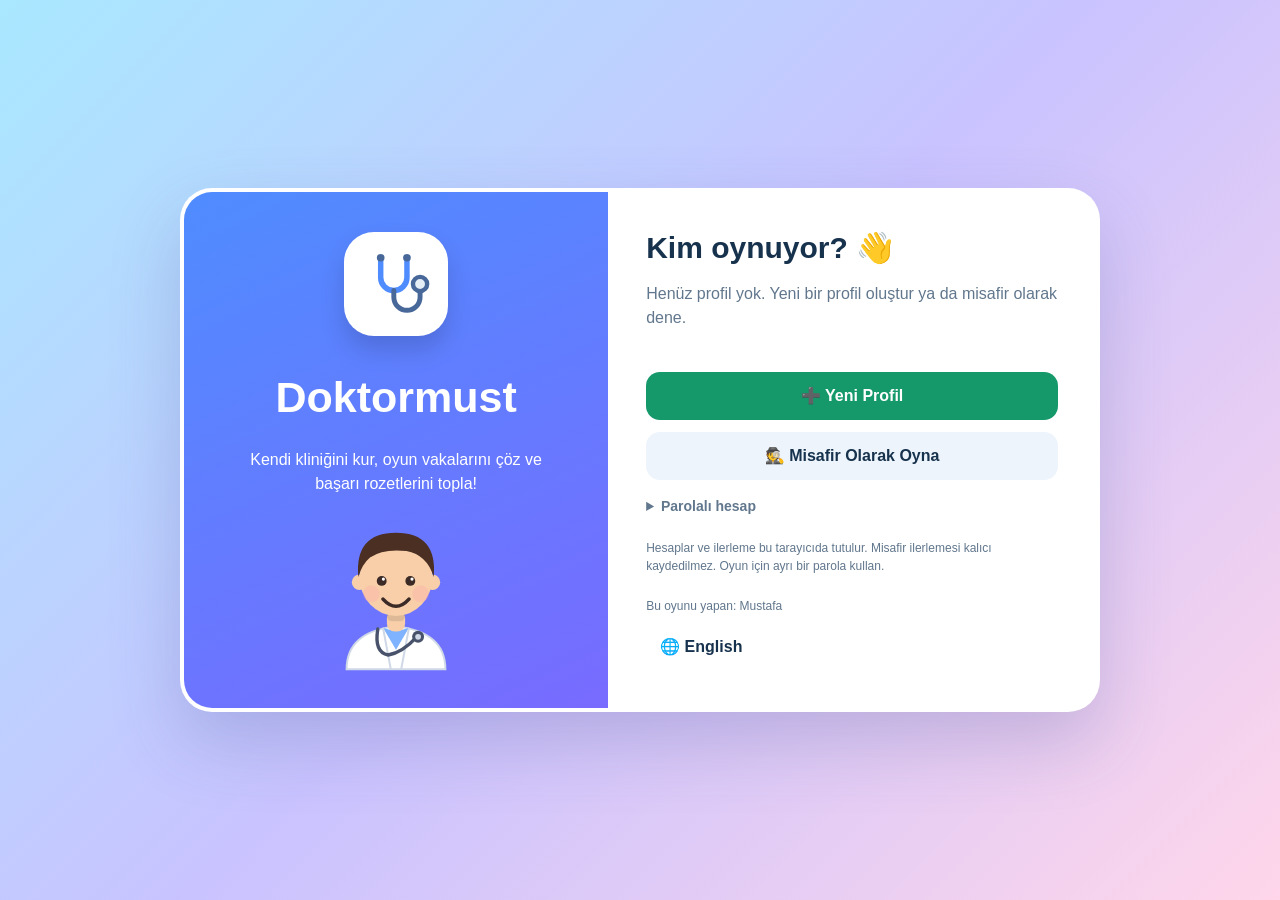
==== index.html @ f8acdccf "Add files via upload" ====
<!DOCTYPE html>
<html lang="tr">
<head>
<meta charset="UTF-8">
<meta name="viewport" content="width=device-width, initial-scale=1.0">
<meta name="theme-color" content="#4f8cff">
<!-- Oyunun kendi koyu modu vardir; tarayicinin ya da eklentilerin sayfayi zorla karartmasi renkleri bozar. -->
<meta name="color-scheme" content="only light">
<meta name="darkreader-lock">
<title>Doktormust — Çocuk Doktor Oyunu</title>
<meta name="description" content="Doktormust, çocuklar için ücretsiz ve reklamsız bir doktor oyunu. Kendi kliniğini kur, hastalarını muayene et, mini oyunlar oyna ve çıkartma topla. Türkçe ve İngilizce.">
<link rel="canonical" href="https://orhankader80-beep.github.io/doktormust/">
<meta property="og:type" content="website">
<meta property="og:site_name" content="Doktormust">
<meta property="og:title" content="Doktormust — Çocuk Doktor Oyunu">
<meta property="og:description" content="Kendi kliniğini kur, hastalarını muayene et, çıkartma topla. Ücretsiz ve reklamsız.">
<meta property="og:url" content="https://orhankader80-beep.github.io/doktormust/">
<meta property="og:image" content="https://orhankader80-beep.github.io/doktormust/onizleme.png">
<meta property="og:image:type" content="image/png">
<meta property="og:image:width" content="1200">
<meta property="og:image:height" content="630">
<meta property="og:image:alt" content="Doktormust — Çocuk Doktor Oyunu">
<meta property="og:locale" content="tr_TR">
<meta property="og:locale:alternate" content="en_US">
<meta name="twitter:card" content="summary_large_image">
<script type="application/ld+json">
{
    "@context": "https://schema.org",
    "@type": "VideoGame",
    "name": "Doktormust",
    "alternateName": "Doktormust — Çocuk Doktor Oyunu",
    "url": "https://orhankader80-beep.github.io/doktormust/",
    "image": "https://orhankader80-beep.github.io/doktormust/onizleme.png",
    "description": "Çocuklar için ücretsiz ve reklamsız doktor oyunu. Kendi kliniğini kur, hastalarını muayene et, mini oyunlar oyna ve çıkartma topla.",
    "inLanguage": ["tr", "en"],
    "genre": "Eğitici oyun",
    "gamePlatform": "Web tarayıcısı",
    "applicationCategory": "Game",
    "operatingSystem": "Any",
    "isFamilyFriendly": true,
    "offers": { "@type": "Offer", "price": "0", "priceCurrency": "TRY" }
}
</script>
<link rel="manifest" href="manifest.webmanifest">
<link rel="icon" type="image/png" href="icons/icon-192.png">
<link rel="apple-touch-icon" href="icons/icon-192.png">
<link rel="stylesheet" href="css/style.css">
</head>

<body>


<section class="auth-screen" id="authScreen">
    <div class="auth-card">
        <div class="auth-hero">
            <div class="hero-logo">🩺</div>
            <h1>Doktormust</h1>
            <p>Kendi kliniğini kur, oyun vakalarını çöz ve başarı rozetlerini topla!</p>
            <div class="doctor-art" id="authDoctor"></div>
        </div>

        <div class="auth-form">
            <div id="auth-home">
                <h2 class="welcome">Kim oynuyor? 👋</h2>
                <p class="muted" id="profileEmpty">Henüz profil yok. Yeni bir profil oluştur ya da misafir olarak dene.</p>
                <div class="profile-list" id="profileList"></div>
                <button class="success-btn start-btn" onclick="switchAuthView('profile')">➕ Yeni Profil</button>
                <button class="secondary-btn start-btn" onclick="guestLogin()">🕵️ Misafir Olarak Oyna</button>
                <details class="auth-more">
                    <summary>Parolalı hesap</summary>
                    <button class="primary-btn start-btn" onclick="switchAuthView('login')">🔑 Giriş Yap</button>
                    <button class="secondary-btn start-btn" onclick="switchAuthView('register')">📝 Yeni Hesap Aç</button>
                </details>
            </div>

            <form id="auth-profile" hidden>
                <div>
                    <h2 class="welcome">Yeni Profil</h2>
                    <p class="muted">Parola gerekmez. Adını yaz ve bir avatar seç.</p>

                    <label class="input-label" for="profileName">Doktorun adı</label>
                    <input class="input" id="profileName" maxlength="15" autocomplete="off" required>

                    <p><b>Avatarını seç</b></p>
                    <div class="avatar-pick" id="avatarPick" aria-label="Avatarlar"></div>

                    <p><b>Hastalarının yaş grubunu seç</b></p>
                    <div class="age-options" aria-label="Hasta yaş grubu">
                        <button type="button" class="age-option active" data-age="küçük" aria-pressed="true">
                            <span>🧒</span><small>4–7 yaş</small>
                        </button>
                        <button type="button" class="age-option" data-age="orta" aria-pressed="false">
                            <span>👦</span><small>8–10 yaş</small>
                        </button>
                        <button type="button" class="age-option" data-age="büyük" aria-pressed="false">
                            <span>🧑</span><small>11–14 yaş</small>
                        </button>
                    </div>

                    <button class="success-btn start-btn" type="submit">✅ Profili Oluştur</button>
                    <button class="secondary-btn start-btn" type="button" onclick="switchAuthView('home')">⬅️ Geri Dön</button>
                </div>
            </form>

            <form id="auth-login" hidden>
                <h2 class="welcome">Giriş Yap</h2>
                <p class="muted">Kliniğine geri dön.</p>

                <label class="input-label" for="loginUsername">Kullanıcı adı</label>
                <input class="input" id="loginUsername" maxlength="15" autocomplete="username" required>

                <label class="input-label" for="loginPassword">Parola</label>
                <input class="input" type="password" id="loginPassword" autocomplete="current-password" required>

                <button class="primary-btn start-btn" type="submit">🚀 Kliniği Aç</button>
                <button class="secondary-btn start-btn" type="button" onclick="switchAuthView('home')">⬅️ Geri Dön</button>
            </form>

            <form id="auth-register" hidden>
                <h2 class="welcome">Kayıt Ol</h2>
                <p class="muted">Bu tarayıcıda bir oyun profili oluştur.</p>

                <label class="input-label" for="regUsername">Kullanıcı adı</label>
                <input class="input" id="regUsername" maxlength="15" autocomplete="username" required>

                <label class="input-label" for="regPassword">Parola</label>
                <input class="input" type="password" id="regPassword" autocomplete="new-password" required>

                <p><b>Hastalarının yaş grubunu seç</b></p>
                <div class="age-options" aria-label="Hasta yaş grubu">
                    <button type="button" class="age-option active" data-age="küçük" aria-pressed="true">
                        <span>🧒</span><small>4–7 yaş</small>
                    </button>
                    <button type="button" class="age-option" data-age="orta" aria-pressed="false">
                        <span>👦</span><small>8–10 yaş</small>
                    </button>
                    <button type="button" class="age-option" data-age="büyük" aria-pressed="false">
                        <span>🧑</span><small>11–14 yaş</small>
                    </button>
                </div>

                <button class="success-btn start-btn" type="submit">✅ Hesabımı Oluştur</button>
                <button class="secondary-btn start-btn" type="button" onclick="switchAuthView('home')">⬅️ Geri Dön</button>
            </form>

            <p class="auth-note">
                Hesaplar ve ilerleme bu tarayıcıda tutulur.
                Misafir ilerlemesi kalıcı kaydedilmez.
                Oyun için ayrı bir parola kullan.
            </p>
            <p class="auth-note">Bu oyunu yapan: Mustafa</p>
            <button class="toggle" id="authLang" type="button" lang="en"
                onclick="chooseLanguage(currentLang === 'tr' ? 'en' : 'tr')">🌐 English</button>
        </div>
    </div>
</section>

<div id="app" hidden>
    <div class="layout">
        <aside class="sidebar">
            <div class="brand">🩺 <span>Doktormust</span>
                <button class="menu-close" type="button" onclick="toggleMenu(false)" aria-label="Menüyü kapat">✕</button>
            </div>
            <nav class="nav" id="nav" aria-label="Ana menü"></nav>
            <div class="side-bottom">
                <button class="danger-btn full" onclick="logout()" aria-label="Çıkış yap">
                    🚪 <span>Çıkış Yap</span>
                </button>
            </div>
        </aside>

        <main class="main">
            <div class="topbar">
                <h2 id="pageTitle">Doktor Paneli</h2>
                <div class="stats">
                    <div class="stat">🪙 <span id="coinStat">250</span></div>
                    <div class="stat">💎 <span id="gemStat">10</span></div>
                    <div class="stat">⭐ Seviye <span id="levelStat">1</span></div>
                    <div class="stat" id="clockStat"></div>
                    <button class="stat music-quick" id="musicQuick" onclick="toggleMusic()" aria-label="Müziği aç ya da kapat">🎵</button>
                </div>
            </div>

            <section id="screen-home">
                <div class="card season-banner" id="seasonBanner" hidden>
                    <b id="seasonText"></b>
                </div>

                <div class="scene" id="scene"></div>
                <p class="scene-line">
                    <b id="sceneHint"></b>
                    <span class="scene-wait">🪑 <span class="queue-faces" id="sceneQueue"></span></span>
                </p>

                <p class="scene-actions">
                    <button class="secondary-btn" onclick="openClass()">🏫 Sınıf Yarışması</button>
                </p>

                <div class="home-panel" id="homePanel" hidden>
                <div class="card hero-card">
                    <div>
                        <h3>Merhaba, <span id="doctorNameText">Doktor</span>! 👋</h3>
                        <p id="rankText"></p>
                        <p class="small muted" id="profileInfo"></p>
                        <p class="small" id="petLine" hidden></p>
                        <p class="small event-banner" id="eventBanner"></p>
                        <button class="primary-btn" onclick="showScreen('patients')">🧒 Hastaları Gör</button>
                    </div>
                    <div class="doctor-preview doc-holder" id="doctorPreview"></div>
                </div>

                <div class="card robot-card">
                    <div class="robot-head">
                        <div class="robot-face" id="robotFace"></div>
                        <div>
                            <h3>🤖 Robi'ye Sor</h3>
                            <p class="small muted">Robi kliniğinin yardımcı robotu. Oyun ve sağlık hakkında bildiklerini anlatır.</p>
                        </div>
                    </div>
                    <p class="small muted" id="robotAsked" hidden></p>
                    <p class="robot-bubble" id="robotText" aria-live="polite">Merhaba Doktor! Bir soru yaz ya da aşağıdakilerden birine dokun.</p>
                    <div class="row" id="robotChips"></div>
                    <form class="robot-form" onsubmit="submitRobot(event)">
                        <input type="text" id="robotInput" maxlength="80" autocomplete="off" placeholder="Robi'ye bir soru yaz…" aria-label="Robi'ye soru">
                        <button class="primary-btn" type="submit">Sor</button>
                    </form>
                </div>

                <div class="grid">
                    <div class="card">
                        <h3>⭐ XP</h3>
                        <h2 id="xpText">0 / 100</h2>
                        <div class="progress-track"><div class="progress-fill" id="xpBar"></div></div>
                        <p class="muted">Oyunlarla ve vakalarla XP kazan.</p>
                    </div>
                    <div class="card">
                        <h3>🧒 Tamamlanan vaka</h3>
                        <h2 id="patientText">0</h2>
                        <p class="muted">Toplam tamamladığın hasta kartları.</p>
                    </div>
                    <div class="card">
                        <h3>🏆 Rozet</h3>
                        <h2 id="badgeText">0</h2>
                        <p class="muted">Kazandığın başarılar.</p>
                    </div>
                    <div class="card">
                        <h3>🎁 Günlük Ödül</h3>
                        <p class="muted" id="dailyText"></p>
                        <button class="success-btn" id="dailyButton" onclick="claimDaily()">🎁 Ödülü Al</button>
                    </div>
                    <div class="card wide">
                        <h3>📋 Günlük Görevler</h3>
                        <div class="stack" id="questList"></div>
                    </div>
                    <div class="card">
                        <h3>🌟 Haftanın Özel Hastası</h3>
                        <p class="muted" id="weeklyText"></p>
                        <button class="primary-btn" id="weeklyButton" onclick="showScreen('patients')">🩺 Hastaya Git</button>
                    </div>
                    <div class="card">
                        <h3>📒 Çıkartma Albümü</h3>
                        <h2 id="stickerText">0 / 24</h2>
                        <button class="secondary-btn" onclick="showScreen('album')">📒 Albümü Aç</button>
                    </div>
                    <div class="card">
                        <h3>🏥 Klinik Puanı</h3>
                        <h2 id="clinicScoreText">0</h2>
                        <p class="muted" id="clinicBonusText"></p>
                    </div>
                    <div class="card">
                        <h3>📚 Hikâye Modu</h3>
                        <p class="muted" id="storyText"></p>
                        <button class="primary-btn" onclick="showScreen('story')">📚 Hikâyeye Git</button>
                    </div>
                    <div class="card">
                        <h3>🗂️ Hasta Dosyaları</h3>
                        <p class="muted">Hastalarını tanı: üç kez gelen hasta düzenli hastan olur.</p>
                        <button class="secondary-btn" onclick="showScreen('files')">🗂️ Dosyaları Aç</button>
                    </div>
                    <div class="card">
                        <h3>🧍 Vücut Haritası</h3>
                        <p class="muted">Vücudumuz çıkartmalarıyla organların kilidini aç.</p>
                        <button class="secondary-btn" onclick="showScreen('body')">🧍 Haritayı Aç</button>
                    </div>
                </div>
                </div>
            </section>

            <section id="screen-clinic" hidden>
                <div class="section-title">
                    <div>
                        <h3>🏥 Kliniğimi Düzenle</h3>
                        <span class="muted">Eşya seç, kliniğe tıkla ve sürükle. <b id="clinicScoreInline"></b></span>
                    </div>
                    <div class="row">
                        <button class="secondary-btn" onclick="resetClinic()">🔄 Sıfırla</button>
                        <button class="primary-btn" onclick="saveClinic()">💾 Kaydet</button>
                    </div>
                </div>

                <div class="seg room-tabs" id="roomTabs" aria-label="Klinik odaları"></div>

                <div class="clinic-editor">
                    <div class="clinic-edit-area" id="clinicEditArea" aria-label="Klinik düzenleme alanı">
                        <div class="clinic-floor" id="clinicFloor"></div>
                        <div class="clinic-grid"></div>
                        <div class="clinic-garland" id="clinicGarland" aria-hidden="true"></div>
                        <div class="clinic-sign" id="clinicSign" aria-hidden="true"></div>
                        <div class="clinic-window" id="clinicWindow" aria-hidden="true">🌳</div>
                        <div class="clinic-doctor doc-holder" id="clinicDoctor"></div>
                    </div>

                    <div class="card">
                        <h3>🧰 Klinik Eşyaları</h3>
                        <p class="small muted">🔒 simgeli eşyaları mağazadan alabilirsin.</p>
                        <div class="clinic-items" id="clinicItems"></div>
                        <div class="selected-tool" id="selectedTool">👆 Bir eşya seç</div>
                        <div class="edit-actions">
                            <button class="secondary-btn" onclick="rotateSelectedItem()">↻ Döndür</button>
                            <button class="danger-btn" onclick="deleteSelectedItem()">🗑️ Sil</button>
                        </div>
                        <p class="small muted">Seçili eşyayı yön tuşlarıyla da taşıyabilirsin.</p>
                        <p class="small muted">👣 İyileştirdiğin hastalar muayene odasında dolaşır.</p>
                    </div>
                </div>

                <div class="card stack decor-card">
                    <h3>🎨 Klinik Dekoru</h3>
                    <div class="setting-row">
                        <b>🧱 Duvar</b>
                        <div class="seg" id="decor-wall"></div>
                    </div>
                    <div class="setting-row">
                        <b>🟫 Zemin</b>
                        <div class="seg" id="decor-floor"></div>
                    </div>
                    <div class="setting-row">
                        <b>🪟 Pencere manzarası</b>
                        <div class="seg" id="decor-view"></div>
                    </div>
                    <p class="small muted">Bazı seçenekler seviye atladıkça açılır. Duvar rengini Doktorum sayfasından seçebilirsin.</p>
                </div>
            </section>

            <section id="screen-story" hidden>
                <div class="section-title">
                    <div>
                        <h3>📚 Hikâye Modu</h3>
                        <span class="muted">Her bölümde 5 vaka ve bir baş vaka var. Bölümü bitir, rozetini kazan ve sıradaki bölümün kilidini aç.</span>
                    </div>
                </div>
                <div class="patient-grid story-current" id="storyCurrent" hidden></div>
                <div class="grid" id="storyGrid"></div>
            </section>

            <section id="screen-wards" hidden>
                <div class="section-title">
                    <div>
                        <h3>🏨 Uzmanlık Bölümleri</h3>
                        <span class="muted">Her bölümün kendi aletleri ve kartları var. Bölümler seviye atladıkça açılır.</span>
                    </div>
                </div>
                <div class="seg room-tabs" id="wardTabs" aria-label="Bölümler"></div>
                <p class="card" id="wardIntro"></p>
                <p class="small muted" id="wardCount"></p>
                <div class="patient-grid" id="wardGrid"></div>
                <h3>📖 Bu bölümün kartları</h3>
                <div class="grid" id="wardGuide"></div>
                <p class="notice">Bölüm vakaları da kurgusaldır; gerçek teşhis ya da tedavi bilgisi vermez.</p>
            </section>

            <section id="screen-files" hidden>
                <div class="section-title">
                    <div>
                        <h3>🗂️ Hasta Dosyaları</h3>
                        <span class="muted">İyileştirdiğin her hastanın bir dosyası olur. Üç kez gelen hasta düzenli hastan olur ve bonus kazandırır.</span>
                    </div>
                </div>
                <p class="card" id="filesNote">Henüz dosya yok. İlk hastanı iyileştirince dosyası burada görünür.</p>
                <div class="patient-grid" id="filesGrid"></div>
                <div class="section-title letter-title"><div><h3>💌 Teşekkür Panosu</h3><span class="muted">İyileştirdiğin hastalar bazen mektup bırakır. Mektuplar burada toplanır.</span></div></div>
                <p class="small muted" id="letterNote">Henüz mektup yok. Bir hastayı iyileştir, belki ilk mektubun gelir!</p>
                <div class="letter-grid" id="letterGrid"></div>
            </section>

            <section id="screen-body" hidden>
                <div class="section-title">
                    <div>
                        <h3>🧍 Vücut Haritası</h3>
                        <span class="muted">Albümdeki "Vücudumuz" çıkartmalarını buldukça organların kilidi açılır. Organa dokun ve onu tanı.</span>
                    </div>
                </div>
                <div class="body-layout">
                    <div class="card body-figure" id="bodyFigure">
                        <svg viewBox="0 0 200 400" aria-hidden="true">
                            <rect x="20" y="96" width="34" height="130" rx="17" transform="rotate(8 37 96)"/>
                            <rect x="146" y="96" width="34" height="130" rx="17" transform="rotate(-8 163 96)"/>
                            <rect x="62" y="232" width="34" height="158" rx="17"/>
                            <rect x="104" y="232" width="34" height="158" rx="17"/>
                            <rect x="88" y="74" width="24" height="26" rx="8"/>
                            <rect x="54" y="90" width="92" height="160" rx="30"/>
                            <circle cx="100" cy="46" r="40"/>
                        </svg>
                        <div id="bodySpots"></div>
                    </div>
                    <div class="card">
                        <h3>🔎 Organlar</h3>
                        <p class="small muted" id="bodyProgress"></p>
                        <div class="organ-list" id="bodyList"></div>
                        <p class="notice">Bu bilgiler geneldir ve gerçek tıbbi tavsiye değildir.</p>
                    </div>
                </div>
            </section>

            <section id="screen-patients" hidden>
                <div class="section-title">
                    <div>
                        <h3>🧒 Hastalar</h3>
                        <span class="muted">Hastanı dinle, aletlerle muayene et ve doğru kartı ilk denemede bul: 3 yıldız! Yanlış kart bir sabır kalbi götürür.</span>
                    </div>
                </div>
                <p class="small muted" id="weeklyNote" hidden></p>
                <p class="small muted"><span id="queueLabel"></span> <span class="queue-faces" id="queueStrip"></span></p>
                <div class="patient-grid" id="patientGrid"></div>
            </section>

            <section id="screen-guide" hidden>
                <div class="section-title">
                    <div>
                        <h3>📖 Oyun Rehberi</h3>
                        <span class="muted">Muayene işaretleri ve oyundaki kart eşleşmeleri.</span>
                    </div>
                </div>
                <p class="notice">
                    Vakalar ve raporlar kurgusaldır. Bu oyun gerçek teşhis,
                    ilaç seçimi veya tedavi rehberi değildir.
                </p>
                <div class="grid" id="guideGrid"></div>
            </section>

            <section id="screen-games" hidden>
                <div class="section-title">
                    <div>
                        <h3>🎮 Mini Oyunlar</h3>
                        <span class="muted">Puanın ne kadar yüksekse o kadar XP ve coin kazanırsın.</span>
                    </div>
                    <div>
                        <b class="small">Zorluk</b>
                        <div class="seg" id="difficultySeg"></div>
                    </div>
                </div>

                <div class="grid">
                    <div class="card game-card">
                        <div class="game-big">🩺</div>
                        <h3>Hızlı Muayene</h3>
                        <p>5 soruluk bilgi turunu tamamla.</p>
                        <p class="small muted" id="rec-quiz"></p>
                        <button class="primary-btn" onclick="startGame('quiz')">Oyna</button>
                    </div>
                    <div class="card game-card">
                        <div class="game-big">🦠</div>
                        <h3>Mikrop Avı</h3>
                        <p>20 saniyede mikroplara dokun!</p>
                        <p class="small muted" id="rec-germ"></p>
                        <button class="primary-btn" onclick="startGame('germ')">Oyna</button>
                    </div>
                    <div class="card game-card">
                        <div class="game-big">🧠</div>
                        <h3>Hafıza Kartları</h3>
                        <p>Aynı kartları eşleştir.</p>
                        <p class="small muted" id="rec-memory"></p>
                        <button class="primary-btn" onclick="startGame('memory')">Oyna</button>
                    </div>
                    <div class="card game-card">
                        <div class="game-big">❤️</div>
                        <h3>Nabız Ritmi</h3>
                        <p>İşaret yeşil alandayken dokun.</p>
                        <p class="small muted" id="rec-heart"></p>
                        <button class="primary-btn" onclick="startGame('heart')">Oyna</button>
                    </div>
                    <div class="card game-card">
                        <div class="game-big">🧼</div>
                        <h3>El Yıkama</h3>
                        <p>Adımları doğru sıraya diz.</p>
                        <p class="small muted" id="rec-wash"></p>
                        <button class="primary-btn" onclick="startGame('wash')">Oyna</button>
                    </div>
                    <div class="card game-card">
                        <div class="game-big">🪥</div>
                        <h3>Diş Fırçalama</h3>
                        <p>Lekeleri fırçalayarak temizle.</p>
                        <p class="small muted" id="rec-teeth"></p>
                        <button class="primary-btn" onclick="startGame('teeth')">Oyna</button>
                    </div>
                    <div class="card game-card">
                        <div class="game-big">🥗</div>
                        <h3>Sağlıklı Tabak</h3>
                        <p>Düşen sağlıklı yiyecekleri yakala.</p>
                        <p class="small muted" id="rec-plate"></p>
                        <button class="primary-btn" onclick="startGame('plate')">Oyna</button>
                    </div>
                    <div class="card game-card">
                        <div class="game-big">🩹</div>
                        <h3>Yara Bandı</h3>
                        <p>Bandı yaranın tam üstüne yerleştir.</p>
                        <p class="small muted" id="rec-bandage"></p>
                        <button class="primary-btn" onclick="startGame('bandage')">Oyna</button>
                    </div>
                    <div class="card game-card">
                        <div class="game-big">🚑</div>
                        <h3>Ambulans Yolu</h3>
                        <p>Hastayı al, labirentten hastaneye ulaş.</p>
                        <p class="small muted" id="rec-maze"></p>
                        <button class="primary-btn" onclick="startGame('maze')">Oyna</button>
                    </div>
                    <div class="card game-card">
                        <div class="game-big">🩻</div>
                        <h3>Röntgen Yapbozu</h3>
                        <p>Kemikleri iskeletteki yerine koy.</p>
                        <p class="small muted" id="rec-bones"></p>
                        <button class="primary-btn" onclick="startGame('bones')">Oyna</button>
                    </div>
                    <div class="card game-card">
                        <div class="game-big">💊</div>
                        <h3>İlaç Sayma</h3>
                        <p>Kutuya istenen sayıda tablet koy.</p>
                        <p class="small muted" id="rec-count"></p>
                        <button class="primary-btn" onclick="startGame('count')">Oyna</button>
                    </div>
                    <div class="card game-card">
                        <div class="game-big">🎈</div>
                        <h3>Nefes Egzersizi</h3>
                        <p>Balonla nefes al, ver ve sakinleş.</p>
                        <p class="small muted">Puansız, dinlendirici oyun</p>
                        <button class="primary-btn" onclick="startGame('breath')">Oyna</button>
                    </div>
                    <div class="card game-card">
                        <div class="game-big">⚔️</div>
                        <h3>İkili Yarışma</h3>
                        <p>Aynı cihazda iki kişi: soruyu önce kim bilecek?</p>
                        <p class="small muted">Cihazı ortaya koyun, karşılıklı oturun</p>
                        <button class="primary-btn" onclick="startDuel()">Oyna</button>
                    </div>
                </div>
            </section>

            <section id="screen-album" hidden>
                <div class="section-title">
                    <div>
                        <h3>📒 Çıkartma Albümü</h3>
                        <span class="muted">Çıkartmalar vakalardan, kontrol ziyaretlerinden ve kazandığın mini oyunlardan çıkar. Çıkartmaya dokun, bilgisini oku.</span>
                    </div>
                </div>
                <div id="albumGrid"></div>
            </section>

            <section id="screen-store" hidden>
                <div class="section-title">
                    <div>
                        <h3>🛍️ Doktor Mağazası</h3>
                        <span class="muted">Coin ve elmaslarınla kliniğini geliştir. Bazı eşyalar vakalarda işine yarar.</span>
                    </div>
                </div>
                <div class="store-grid" id="storeGrid"></div>

                <div class="section-title staff-title">
                    <div>
                        <h3>👥 Klinik Ekibi</h3>
                        <span class="muted">Ekibini kur: her üye kliniğine kalıcı bir yardım sağlar ve muayene odasında görünür.</span>
                    </div>
                </div>
                <div class="store-grid" id="staffGrid"></div>
            </section>

            <section id="screen-doctor" hidden>
                <div class="section-title">
                    <div><h3>👨‍⚕️ Doktorum</h3><span class="muted">Karakterini özelleştir.</span></div>
                </div>

                <div class="grid">
                    <div class="card game-card">
                        <div class="doctor-preview doc-holder" id="doctorBig"></div>
                        <h3>Doktor karakteri</h3>
                        <div class="stack">
                            <b class="small">Ten rengi</b>
                            <div class="look-grid" id="skinGrid" aria-label="Ten rengi"></div>
                            <b class="small">Saç rengi</b>
                            <div class="look-grid" id="hairColorGrid" aria-label="Saç rengi"></div>
                            <b class="small">Saç biçimi</b>
                            <div class="look-grid" id="hairStyleGrid" aria-label="Saç biçimi"></div>
                            <b class="small">Aksesuar</b>
                            <div class="acc-grid" id="accGrid" aria-label="Aksesuarlar"></div>
                        </div>
                    </div>

                    <div class="card">
                        <h3>✏️ Adlar</h3>
                        <div class="stack">
                            <label class="small" for="doctorNameInput">Doktorun adı</label>
                            <input class="name-input" type="text" id="doctorNameInput" maxlength="20" autocomplete="off">
                            <label class="small" for="clinicNameInput">Kliniğinin adı</label>
                            <input class="name-input" type="text" id="clinicNameInput" maxlength="24" autocomplete="off" placeholder="Örnek: Gülen Yüzler Kliniği">
                            <button class="primary-btn" onclick="saveNames()">💾 Adları Kaydet</button>
                        </div>
                        <h3>🌈 Oyun Rengi</h3>
                        <div class="look-grid" id="themeGrid" aria-label="Oyun rengi"></div>
                    </div>

                    <div class="card">
                        <h3>🎨 Klinik Rengi</h3>
                        <div class="choice-grid">
                            <button class="choice" onclick="setBg('#bae6fd')">💙 Mavi</button>
                            <button class="choice" onclick="setBg('#dcfce7')">💚 Yeşil</button>
                            <button class="choice" onclick="setBg('#fce7f3')">💗 Pembe</button>
                            <button class="choice" onclick="setBg('#fef3c7')">💛 Sarı</button>
                        </div>
                        <p class="small muted">Seçtiğin renk açık temada görünür.</p>
                    </div>

                    <div class="card">
                        <h3>🥼 Önlük Rengi</h3>
                        <div class="coat-grid" id="coatGrid" aria-label="Önlük renkleri"></div>
                        <p class="small muted">Doktorunun arkasındaki önlük rengini seç.</p>
                    </div>

                    <div class="card">
                        <h3>🐶 Klinik Maskotu</h3>
                        <p class="muted" id="petNote"></p>
                        <form class="row" id="petForm" hidden>
                            <input class="input pet-input" id="petInput" maxlength="12" aria-label="Maskotun adı" placeholder="Örneğin Pamuk">
                            <button class="primary-btn" type="submit">💾 Kaydet</button>
                        </form>
                    </div>

                    <div class="card">
                        <h3>📊 İstatistik</h3>
                        <p>Seviye: <b id="doctorLevel">1</b></p>
                        <p>XP: <b id="doctorXP">0</b></p>
                        <p>Tamamlanan vaka: <b id="doctorPatients">0</b></p>
                        <p>Toplanan yıldız: <b id="doctorStars">0</b></p>
                        <p>3 yıldızlı vaka: <b id="doctorPerfect">0</b></p>
                        <p>Kazanılan mini oyun: <b id="doctorGames">0</b></p>
                        <p>Kontrol ziyareti: <b id="doctorCheckups">0</b></p>
                        <p>Çıkartma: <b id="doctorStickers">0</b></p>
                        <p>Günlük seri: <b id="doctorStreak">0</b></p>
                    </div>
                </div>
            </section>

            <section id="screen-badges" hidden>
                <div class="section-title">
                    <div><h3>🏆 Rozetler</h3><span class="muted">Başarılarını topla.</span></div>
                </div>
                <div class="badge-grid" id="badgeGrid"></div>
            </section>

            <section id="screen-settings" hidden>
                <div class="section-title">
                    <div><h3>⚙️ Ayarlar</h3><span class="muted">Oyunu kendine göre ayarla.</span></div>
                </div>

                <div class="card stack">
                    <div class="setting-row">
                        <b>🌙 Karanlık mod</b>
                        <button class="toggle" id="darkToggle" onclick="toggleDark()">Kapalı</button>
                    </div>
                    <div class="setting-row">
                        <b>🔊 Ses</b>
                        <button class="toggle" id="soundToggle" onclick="toggleSound()">Açık</button>
                    </div>
                    <div class="setting-row">
                        <b>🎵 Arka plan müziği</b>
                        <button class="toggle" id="musicToggle" onclick="toggleMusic()">Kapalı</button>
                    </div>
                    <div class="setting-row">
                        <b>📳 Titreşim</b>
                        <button class="toggle" id="vibrateToggle" onclick="toggleVibrate()">Açık</button>
                    </div>
                    <div class="setting-row">
                        <b>🎬 Canlandırmalar</b>
                        <button class="toggle" id="motionToggle" onclick="toggleMotion()">Açık</button>
                    </div>
                    <div class="setting-row">
                        <b>🌐 Dil / Language</b>
                        <div class="seg" id="langSeg"></div>
                    </div>
                    <div class="setting-row">
                        <b>🗣️ Hastaları otomatik sesli oku</b>
                        <button class="toggle" id="readToggle" onclick="toggleRead()">Kapalı</button>
                    </div>
                    <div class="setting-row">
                        <b>🧒 Hasta yaş grubu</b>
                        <div class="seg" id="ageSeg"></div>
                    </div>
                    <div class="setting-row">
                        <b>📘 Nasıl oynanır?</b>
                        <button class="toggle" onclick="startTour()">Turu Aç</button>
                    </div>
                    <div class="setting-row">
                        <b>💾 İlerleme yedeği</b>
                        <div class="row">
                            <button class="toggle" onclick="exportBackup()">📤 Yedeği İndir</button>
                            <button class="toggle" onclick="$('backupFile').click()">📥 Yedeği Yükle</button>
                            <input type="file" id="backupFile" accept="application/json,.json" hidden onchange="importBackup(this)">
                        </div>
                    </div>
                    <div class="setting-row" id="installRow">
                        <b>📲 Uygulama olarak yükle</b>
                        <button class="toggle" id="installButton" onclick="installApp()" disabled>📲 Yükle</button>
                    </div>
                    <p class="small muted" id="installNote"></p>
                    <p class="small muted" id="saveInfo"></p>
                    <p class="small muted">Bu oyunu yapan: Mustafa</p>
                </div>
            </section>

            <section id="screen-parent" hidden>
                <div class="section-title">
                    <div>
                        <h3>👪 Ebeveyn Köşesi</h3>
                        <span class="muted">Çocuğunuzun bu profildeki oyun süresi ve öğrenme özeti. Veriler yalnızca bu tarayıcıda tutulur.</span>
                    </div>
                </div>

                <div class="grid">
                    <div class="card wide">
                        <h3>⏱️ Oyun süresi</h3>
                        <h2 id="parentTime"></h2>
                        <p class="small muted">Son 7 gün (dakika)</p>
                        <div class="play-bars" id="parentBars"></div>
                    </div>

                    <div class="card">
                        <h3>⏳ Günlük süre sınırı</h3>
                        <div class="seg" id="limitSeg"></div>
                        <p class="small muted">Süre dolunca oyun dinlenme ekranına geçer. Bugün oynanan süre de sayılır. Süreyi buradan ya da dinlenme ekranındaki ebeveyn girişinden uzatabilirsiniz.</p>
                    </div>

                    <div class="card">
                        <h3>📊 Öğrenme özeti</h3>
                        <div class="result-box" id="parentSummary"></div>
                    </div>

                    <div class="card wide">
                        <h3>🃏 Kart başarısı</h3>
                        <div class="stack" id="parentCards"></div>
                        <p class="small muted" id="parentHardest"></p>
                    </div>

                    <div class="card wide">
                        <h3 id="parentTipsTitle"></h3>
                        <ul class="tip-list" id="parentTips"></ul>
                    </div>

                    <div class="card wide">
                        <h3>📅 Haftalık karne</h3>
                        <div class="week-grid">
                            <div>
                                <b>Bu hafta</b>
                                <div class="result-box" id="weekNow"></div>
                            </div>
                            <div>
                                <b>Geçen hafta</b>
                                <div class="result-box" id="weekLast"></div>
                            </div>
                        </div>
                        <p class="small muted" id="weekComment"></p>
                    </div>

                    <div class="card" id="pinCard">
                        <h3>🔒 Ebeveyn PIN'i</h3>
                        <p class="small muted" id="pinStatus"></p>
                        <form class="row" id="pinForm">
                            <input class="input pet-input" id="pinInput" type="password" inputmode="numeric" maxlength="4" autocomplete="off" aria-label="Yeni PIN" placeholder="4 rakam">
                            <button class="primary-btn" type="submit">💾 Kaydet</button>
                        </form>
                        <p><button class="toggle" id="pinRemove" onclick="removePin()">🔓 PIN'i Kaldır</button></p>
                    </div>

                    <div class="card" id="reminderCard">
                        <h3>🔔 Günlük hatırlatma</h3>
                        <div class="setting-row">
                            <b>Bildirim</b>
                            <button class="toggle" id="reminderToggle">Kapalı</button>
                        </div>
                        <div class="seg" id="reminderSeg"></div>
                        <p class="small muted">O gün hiç oynanmadıysa seçilen saatte tek bir bildirim gelir.</p>
                    </div>

                    <div class="card">
                        <h3>👤 Profiller</h3>
                        <div class="stack" id="parentProfiles"></div>
                        <p class="small muted">Silinen profilin ilerlemesi geri getirilemez; önce Ayarlar'dan yedek alabilirsiniz.</p>
                    </div>

                    <div class="card">
                        <h3>🎉 Özel gün önizlemesi</h3>
                        <div class="seg" id="seasonSeg"></div>
                        <p class="small muted">Klinik süslerini ve karşılama yazısını dener. Sayfadan çıkınca da açık kalır; çıkış yapınca kapanır.</p>
                    </div>
                </div>
            </section>
        </main>
    </div>
    <nav class="dock" id="dock" aria-label="Hızlı menü"></nav>
</div>

<div class="limit-overlay" id="limitOverlay" hidden>
    <div class="modal" role="alertdialog" aria-modal="true" aria-labelledby="limitTitle">
        <div class="modal-header">
            <div class="modal-emoji">🌙</div>
            <h3 id="limitTitle">Bugünlük oyun süren doldu</h3>
        </div>
        <p class="result-box">Harika iş çıkardın, Doktor! Kliniğin yarın yine seni bekliyor olacak. Şimdi biraz dinlenme, oyun ya da kitap zamanı. 👋</p>
        <div class="edit-actions">
            <button class="secondary-btn" onclick="openGate('limit')">👪 Ebeveyn Girişi</button>
            <button class="danger-btn" onclick="logout()">🚪 Çıkış Yap</button>
        </div>
    </div>
</div>

<div class="modal-overlay" id="gateModal" hidden>
    <div class="modal" role="dialog" aria-modal="true" aria-labelledby="gateTitle" tabindex="-1">
        <button class="modal-close" onclick="closeModal()" aria-label="Pencereyi kapat">✕</button>
        <div class="modal-header">
            <div class="modal-emoji">👪</div>
            <h3 id="gateTitle">Bu bölüm yetişkinler içindir</h3>
        </div>
        <p id="gateHelp">Devam etmek için işlemin sonucunu yazın.</p>
        <form class="stack" id="gateForm">
            <div class="game-status" id="gateQuestion"></div>
            <input class="input" id="gateInput" type="text" inputmode="numeric" autocomplete="off" maxlength="4" aria-label="Yanıt" required>
            <button class="primary-btn" type="submit">✅ Onayla</button>
            <button class="toggle" type="button" id="gateForgot" onclick="forgotPin()" hidden>PIN'i unuttum</button>
        </form>
    </div>
</div>

<div class="modal-overlay" id="limitModal" hidden>
    <div class="modal" role="dialog" aria-modal="true" aria-labelledby="limitModalTitle" tabindex="-1">
        <button class="modal-close" onclick="closeModal()" aria-label="Pencereyi kapat">✕</button>
        <div class="modal-header">
            <div class="modal-emoji">⏳</div>
            <h3 id="limitModalTitle">Süreyi uzat</h3>
        </div>
        <div class="stack">
            <button class="primary-btn" onclick="extendLimit(10)">⏱️ 10 dakika ekle</button>
            <button class="secondary-btn" onclick="extendLimit(30)">⏱️ 30 dakika ekle</button>
            <button class="secondary-btn" onclick="extendLimit(1440)">🔓 Bugünlük sınırı kaldır</button>
        </div>
        <p class="notice">Kalıcı ayar için Ebeveyn Köşesi'ndeki günlük süre sınırını değiştirin.</p>
    </div>
</div>

<div class="modal-overlay" id="treatmentModal" hidden>
    <div class="modal" role="dialog" aria-modal="true" aria-labelledby="tmName" tabindex="-1">
        <button class="modal-close" onclick="closeModal()" aria-label="Muayeneyi kapat">✕</button>
        <p class="coach" id="tmCoach" aria-live="polite" hidden></p>
        <div class="exam-top">
            <div class="modal-emoji" id="tmEmoji"></div>
            <div class="exam-side">
                <h3 id="tmName"></h3>
                <div class="problem" id="tmProblem"></div>
                <div class="speech-row">
                    <p class="speech-bubble" id="tmSpeech"></p>
                    <button class="secondary-btn speak-btn" id="tmSpeak" onclick="speakPatient()" aria-label="Hastayı sesli dinle">🔊</button>
                </div>
                <div class="game-status" id="tmStatus" aria-live="off"></div>
            </div>
        </div>

        <div class="cure-box" id="tmCure" hidden>
            <p class="cure-text" id="tmCureText"></p>
            <div class="cure-dots" id="tmCureDots" aria-live="polite"></div>
            <button class="primary-btn full cure-btn" id="tmCureButton" onclick="cureTap()"></button>
        </div>

        <h4 class="exam-title" id="tmToolsTitle">🧰 Muayene aletleri</h4>
        <div class="exam-tools" id="tmTools"></div>
        <ul class="finding-list" id="tmFindings" aria-live="polite"></ul>

        <div class="robot-row" id="tmRobot">
            <button class="secondary-btn" type="button" onclick="robotHint()">🤖 Robi'den İpucu Al</button>
            <p class="robot-bubble" id="tmRobotText" aria-live="polite" hidden></p>
        </div>

        <details class="cheat" id="tmCheatBox">
            <summary>📖 İpucu tablosu</summary>
            <div id="tmCheat"></div>
        </details>

        <div class="row" id="tmReports">
            <button class="secondary-btn" id="testButton" onclick="reqTest()">🩸 Tahlil Raporu</button>
            <button class="secondary-btn" id="xrayButton" onclick="reqXray()">🩻 Görüntüleme Raporu</button>
        </div>

        <div class="result-box" id="tmResult" aria-live="polite"></div>
        <button class="primary-btn full" id="treatmentChooseButton" onclick="showTreatments()">💊 Oyun Kartı Seç</button>
        <div class="treatment-options" id="tmOptions" hidden></div>

        <p class="notice">
            Bu kurgusal oyundaki kart eşleşmeleri gerçek tedavi önerisi değildir.
        </p>
    </div>
</div>

<div class="modal-overlay" id="classModal" hidden>
    <div class="modal" role="dialog" aria-modal="true" aria-labelledby="classTitle" tabindex="-1">
        <button class="modal-close" onclick="closeModal()" aria-label="Pencereyi kapat">✕</button>
        <div class="modal-header">
            <div class="modal-emoji">🏫</div>
            <h3 id="classTitle">Sınıf Yarışması</h3>
        </div>
        <div id="classBody"></div>
    </div>
</div>

<div class="modal-overlay" id="panelModal" hidden>
    <div class="modal wide-modal" role="dialog" aria-modal="true" aria-label="Görevler ve ödüller" tabindex="-1">
        <button class="modal-close" onclick="closeModal()" aria-label="Pencereyi kapat">✕</button>
        <div id="panelBody"></div>
    </div>
</div>

<div class="modal-overlay" id="robotModal" hidden>
    <div class="modal" role="dialog" aria-modal="true" aria-label="Robi" tabindex="-1">
        <button class="modal-close" onclick="closeModal()" aria-label="Pencereyi kapat">✕</button>
        <div id="robotBody"></div>
    </div>
</div>

<div class="modal-overlay" id="guideModal" hidden>
    <div class="modal" role="dialog" aria-modal="true" aria-labelledby="gName" tabindex="-1">
        <button class="modal-close" onclick="closeModal()" aria-label="Rehberi kapat">✕</button>
        <div class="modal-header">
            <div class="modal-emoji" id="gEmoji"></div>
            <h3 id="gName"></h3>
        </div>
        <div class="result-box" id="gDescription"></div>
        <p class="notice" id="gNotice"></p>
        <button class="primary-btn full" id="gNext" onclick="classNext()" hidden></button>
        <button class="secondary-btn full" id="gPhoto" onclick="savePhoto()" hidden>📸 Hatıra Fotoğrafını Kaydet</button>
    </div>
</div>

<div class="modal-overlay" id="gameModal" hidden>
    <div class="modal" role="dialog" aria-modal="true" aria-labelledby="gameTitle" tabindex="-1">
        <button class="modal-close" onclick="closeModal()" aria-label="Oyunu kapat">✕</button>
        <div class="modal-header">
            <div class="modal-emoji" id="gameEmoji"></div>
            <h3 id="gameTitle"></h3>
        </div>
        <p id="gameQuestion"></p>
        <div class="game-status" id="gameStatus"></div>
        <div class="game-board" id="gameBoard"></div>
        <div class="game-options" id="gameOptions"></div>
        <div class="result-box" id="gameResult" aria-live="polite" hidden></div>
        <button class="primary-btn full" id="gameAgain" onclick="repeatGame()" hidden>🔄 Tekrar Oyna</button>
    </div>
</div>

<div class="modal-overlay" id="tourModal" hidden>
    <div class="modal" role="dialog" aria-modal="true" aria-labelledby="tourTitle" tabindex="-1">
        <button class="modal-close" onclick="closeModal()" aria-label="Turu kapat">✕</button>
        <div class="modal-header">
            <div class="modal-emoji" id="tourEmoji"></div>
            <h3 id="tourTitle"></h3>
        </div>
        <div class="result-box" id="tourText" aria-live="polite"></div>
        <div class="tour-dots" id="tourDots" aria-hidden="true"></div>
        <div class="edit-actions">
            <button class="secondary-btn" id="tourBack" onclick="tourStep(-1)">⬅️ Geri</button>
            <button class="primary-btn" id="tourNext" onclick="tourStep(1)">İleri ➡️</button>
        </div>
    </div>
</div>

<div class="modal-overlay" id="duelModal" hidden>
    <div class="modal duel" role="dialog" aria-modal="true" aria-labelledby="duelTitle" tabindex="-1">
        <section class="duel-side flip">
            <p class="duel-q" id="duelQ1"></p>
            <div class="game-options" id="duelA1"></div>
            <p class="game-status" id="duelNote1"></p>
        </section>
        <div class="duel-mid">
            <b id="duelTitle">⚔️ İkili Yarışma</b>
            <span id="duelScore"></span>
            <button class="toggle" id="duelAgain" onclick="startDuel()" hidden>🔄 Tekrar</button>
            <button class="toggle" onclick="closeModal()">✕ Kapat</button>
        </div>
        <section class="duel-side">
            <p class="duel-q" id="duelQ0"></p>
            <div class="game-options" id="duelA0"></div>
            <p class="game-status" id="duelNote0"></p>
        </section>
    </div>
</div>

<div class="modal-overlay" id="diplomaModal" hidden>
    <div class="modal diploma" role="dialog" aria-modal="true" aria-labelledby="diplomaTitle" tabindex="-1">
        <button class="modal-close" onclick="closeModal()" aria-label="Pencereyi kapat">✕</button>
        <div class="modal-header">
            <h3 id="diplomaTitle">🎓 Diploman hazır!</h3>
        </div>
        <canvas id="diplomaCanvas" width="1200" height="850"></canvas>
        <div class="edit-actions">
            <button class="primary-btn" onclick="saveDiploma()">💾 Resim Olarak Kaydet</button>
            <button class="secondary-btn" id="diplomaPrint" onclick="printDiploma()">🖨️ Yazdır</button>
        </div>
    </div>
</div>

<div class="toast" id="toast" role="status" aria-live="polite" hidden></div>

<script src="js/i18n.js"></script>
<script src="js/lang-en.js"></script>
<script src="js/core.js"></script>
<script src="js/icons.js"></script>
<script src="js/data.js"></script>
<script src="js/app.js"></script>
<script src="js/faces.js"></script>
<script src="js/plus.js"></script>
<script src="js/robot.js"></script>
<script src="js/scene.js"></script>
<script src="js/shift.js"></script>
<script src="js/custom.js"></script>
<script src="js/profiles.js"></script>
<script src="js/music.js"></script>
<script src="js/patients.js"></script>
<script src="js/coach.js"></script>
<script src="js/wards.js"></script>
<script src="js/story.js"></script>
<script src="js/games.js"></script>
<script src="js/games2.js"></script>
<script src="js/social.js"></script>
<script src="js/clinic.js"></script>
<script src="js/extras.js"></script>
<script src="js/main.js"></script>
</body>
</html>
---- css/style.css ----
:root {
    --bg: #eef7ff;
    --card: #ffffff;
    --text: #17324d;
    --muted: #61778d;
    --primary: #4f8cff;
    --green: #31c48d;
    --border: #dce9f5;
    --soft: #edf4fb;
    --danger-bg: #ffe8ec;
    --danger-text: #b82a43;
    --shadow: 0 14px 35px rgba(37,85,130,.12);
}

* { box-sizing: border-box; }
[hidden] { display: none !important; }

html, body { margin: 0; min-height: 100%; }

body {
    background: linear-gradient(135deg,#eaf8ff,#f5f0ff);
    color: var(--text);
    font-family: "Segoe UI", Arial, sans-serif;
    line-height: 1.5;
}

body.dark {
    --bg: #101827;
    --card: #182334;
    --text: #edf5ff;
    --muted: #a6b8cc;
    --border: #293b51;
    --soft: #223249;
    --danger-bg: #3a1c24;
    --danger-text: #ff9caf;
    background: var(--bg);
}

button, input { font: inherit; }

button {
    border: 0;
    cursor: pointer;
    touch-action: manipulation;
}

button:disabled { opacity: .65; cursor: default; }
button:focus-visible, a:focus-visible {
    outline: 3px solid var(--primary);
    outline-offset: 3px;
}

h1, h2, h3, h4 { line-height: 1.2; }
p { overflow-wrap: anywhere; }

.primary-btn, .secondary-btn, .danger-btn, .success-btn, .choice {
    border-radius: 14px;
    padding: 12px 16px;
    font-weight: 700;
    transition: transform .15s, background .15s;
}

.primary-btn {
    background: linear-gradient(135deg,#4f8cff,#7166ff);
    color: white;
    box-shadow: 0 8px 18px rgba(79,140,255,.2);
}

.success-btn {
    background: #15996b;
    color: white;
}

.secondary-btn, .choice { background: var(--soft); color: var(--text); }
.danger-btn { background: var(--danger-bg); color: var(--danger-text); }

.primary-btn:hover:not(:disabled),
.success-btn:hover:not(:disabled) { transform: translateY(-2px); }

.start-btn { width: 100%; margin-top: 12px; }
.muted { color: var(--muted); }
.small { font-size: 13px; }
.full { width: 100%; }
.row { display: flex; flex-wrap: wrap; align-items: center; gap: 10px; }
.stack { display: grid; gap: 12px; }

.auth-screen {
    min-height: 100vh;
    display: grid;
    place-items: center;
    padding: 24px;
    background: linear-gradient(135deg,#a9e8ff,#c9c3ff,#ffd6ea);
}

.auth-card {
    width: min(920px,100%);
    display: grid;
    grid-template-columns: 1fr 1.15fr;
    background: var(--card);
    border: 4px solid rgba(255,255,255,.55);
    border-radius: 32px;
    overflow: hidden;
    box-shadow: 0 30px 70px rgba(60,72,140,.22);
}

.auth-hero {
    padding: 40px;
    background: linear-gradient(155deg,#4f8cff,#786bff);
    color: white;
    display: flex;
    flex-direction: column;
    justify-content: center;
    align-items: center;
    text-align: center;
}

.hero-logo {
    width: 104px;
    height: 104px;
    display: grid;
    place-items: center;
    background: white;
    border-radius: 30px;
    font-size: 60px;
    box-shadow: 0 14px 25px rgba(0,0,0,.15);
}

.auth-hero h1 { font-size: 43px; margin-bottom: 8px; }
.auth-hero p { max-width: 320px; }
.doctor-art { font-size: 85px; }
.auth-form { padding: 38px; min-width: 0; }
.welcome { font-size: 30px; margin: 0 0 10px; }

.input-label { display: block; font-weight: 700; margin: 16px 0 6px; }

.input {
    width: 100%;
    padding: 13px 15px;
    border: 2px solid var(--border);
    border-radius: 14px;
    background: var(--soft);
    color: var(--text);
    outline: none;
}

.input:focus { border-color: var(--primary); }
.age-options { display: grid; grid-template-columns: repeat(3,1fr); gap: 8px; }

.age-option {
    padding: 12px 4px;
    border: 2px solid var(--border);
    border-radius: 14px;
    background: var(--card);
    color: var(--text);
}

.age-option span { display: block; font-size: 28px; }
.age-option.active { border-color: var(--primary); background: var(--soft); }
.auth-note { margin-top: 22px; color: var(--muted); font-size: 12px; }

.layout { display: grid; grid-template-columns: 225px minmax(0,1fr); min-height: 100vh; }

.sidebar {
    background: var(--card);
    border-right: 1px solid var(--border);
    padding: 18px;
    position: sticky;
    top: 0;
    height: 100vh;
    height: 100dvh;
    overflow-y: auto;
    display: flex;
    flex-direction: column;
}

.brand { font-size: 24px; font-weight: 800; margin: 5px 0 24px; white-space: nowrap; }
.nav { display: grid; gap: 6px; }

.nav button {
    background: transparent;
    color: var(--muted);
    text-align: left;
    border-radius: 13px;
    padding: 12px;
    font-weight: 700;
}

.nav button.active, .nav button:hover {
    background: var(--soft);
    color: var(--primary);
}

.side-bottom { margin-top: auto; padding-top: 20px; }
.main { min-width: 0; padding: 24px; }

.topbar {
    display: flex;
    flex-wrap: wrap;
    justify-content: space-between;
    align-items: center;
    gap: 12px;
    margin-bottom: 20px;
}

.topbar h2 { margin: 0; font-size: 28px; }
.stats { display: flex; flex-wrap: wrap; gap: 8px; }

.stat {
    background: var(--card);
    padding: 8px 12px;
    border-radius: 13px;
    font-weight: 700;
    box-shadow: var(--shadow);
}

.card {
    background: var(--card);
    border: 1px solid var(--border);
    border-radius: 22px;
    padding: 20px;
    box-shadow: var(--shadow);
    min-width: 0;
}

.grid, .patient-grid, .store-grid, .badge-grid {
    display: grid;
    grid-template-columns: repeat(3,minmax(0,1fr));
    gap: 15px;
}

.hero-card {
    display: flex;
    justify-content: space-between;
    align-items: center;
    gap: 16px;
    margin-bottom: 18px;
}

.hero-card h3 { font-size: 28px; margin: 0 0 8px; }
.doctor-preview { font-size: 76px; overflow-wrap: normal; }
.section-title { display: flex; flex-wrap: wrap; justify-content: space-between; gap: 14px; margin-bottom: 18px; }
.section-title h3 { margin: 0 0 6px; font-size: 24px; }

.patient-card, .shop-item, .game-card { text-align: center; }
.patient-emoji, .shop-emoji { font-size: 60px; }
.game-big { font-size: 76px; }
.problem { display: inline-block; border-radius: 11px; padding: 8px 10px; background: var(--soft); font-weight: 700; font-size: 14px; }
.price { font-weight: 800; margin: 12px 0; }
.badge { text-align: center; font-size: 48px; }

.clinic-editor { display: grid; grid-template-columns: minmax(0,1fr) 280px; gap: 16px; }

.clinic-edit-area {
    height: 540px;
    position: relative;
    overflow: hidden;
    border-radius: 22px;
    border: 2px solid var(--border);
    isolation: isolate;
    touch-action: pan-y;
}

.clinic-grid {
    position: absolute;
    inset: 0;
    background-image:
        linear-gradient(rgba(65,98,130,.12) 1px,transparent 1px),
        linear-gradient(90deg,rgba(65,98,130,.12) 1px,transparent 1px);
    background-size: 40px 40px;
    pointer-events: none;
}

.clinic-window {
    position: absolute;
    top: 40px;
    left: 50%;
    transform: translateX(-50%);
    padding: 2px 16px;
    border: 6px solid #fff;
    border-radius: 12px;
    background: linear-gradient(#bfe6ff,#e8f7ff);
    box-shadow: 0 4px 10px rgba(0,0,0,.12);
    font-size: 40px;
    line-height: 1.25;
    pointer-events: none;
}

.clinic-window.view-sea { background: linear-gradient(#bfe6ff,#7dd3fc); }
.clinic-window.view-city { background: linear-gradient(#c7d2fe,#e0e7ff); }
.clinic-window.view-mountain { background: linear-gradient(#bae6fd,#f0f9ff); }
.clinic-window.view-night { background: linear-gradient(#1e1b4b,#3730a3); }

.clinic-doctor {
    position: absolute;
    left: 50%;
    top: 54%;
    transform: translate(-50%,-50%);
    font-size: 62px;
    pointer-events: none;
    z-index: 2;
}

.placed-item {
    position: absolute;
    transform: translate(-50%,-50%);
    font-size: 44px;
    line-height: 1.2;
    padding: 5px;
    border-radius: 12px;
    background: transparent;
    user-select: none;
    touch-action: none;
    cursor: grab;
    z-index: 3;
}

.placed-item.selected { outline: 3px solid var(--primary); background: rgba(79,140,255,.15); }
.placed-item:active { cursor: grabbing; }

.clinic-items { display: grid; grid-template-columns: 1fr 1fr; gap: 8px; }
.clinic-item-btn { border: 2px solid transparent; background: var(--soft); color: var(--text); border-radius: 13px; padding: 10px 5px; }
.clinic-item-btn.active { border-color: var(--primary); }
.clinic-item-btn span { font-size: 27px; display: block; }
.clinic-item-btn small { font-size: 12px; }

.selected-tool {
    margin: 12px 0;
    padding: 12px;
    background: var(--soft);
    border-radius: 12px;
    font-weight: 700;
    text-align: center;
}

.edit-actions, .choice-grid { display: grid; grid-template-columns: 1fr 1fr; gap: 8px; }

.setting-row {
    display: flex;
    flex-wrap: wrap;
    justify-content: space-between;
    align-items: center;
    gap: 12px;
    padding: 15px;
    border-radius: 14px;
    background: var(--soft);
}

.toggle { border-radius: 12px; padding: 8px 14px; background: var(--card); color: var(--text); font-weight: 700; }
.toggle.on { background: #c9f5e5; color: #075d40; }

.modal-overlay {
    position: fixed;
    inset: 0;
    background: rgba(13,27,45,.78);
    z-index: 150;
    display: flex;
    align-items: center;
    justify-content: center;
    padding: 18px;
}

.modal {
    position: relative;
    background: var(--card);
    color: var(--text);
    width: min(530px,100%);
    max-height: 90vh;
    max-height: 90dvh;
    overflow-y: auto;
    padding: 25px;
    border-radius: 24px;
    box-shadow: 0 20px 50px rgba(0,0,0,.25);
}

.modal-close {
    position: absolute;
    right: 13px;
    top: 13px;
    border-radius: 50%;
    width: 35px;
    height: 35px;
    background: var(--danger-bg);
    color: var(--danger-text);
    font-size: 19px;
}

.modal-header { text-align: center; padding: 8px 20px 0; }
.modal-header h3 { margin-top: 8px; }
.modal-emoji { font-size: 65px; }
.result-box { background: var(--soft); padding: 15px; border-radius: 14px; margin: 14px 0; white-space: pre-line; }
.treatment-options { display: grid; gap: 8px; }
.game-options { display: grid; gap: 10px; }
.notice { font-size: 12px; color: var(--muted); margin-top: 15px; }
.progress-track { height: 12px; border-radius: 10px; background: var(--soft); overflow: hidden; }
.progress-fill { height: 100%; background: linear-gradient(90deg,#4f8cff,#7166ff); transition: width .25s; }

.toast {
    position: fixed;
    bottom: 20px;
    right: 20px;
    max-width: min(430px,calc(100vw - 40px));
    background: #17324d;
    color: white;
    padding: 14px 18px;
    border-radius: 14px;
    font-weight: 700;
    box-shadow: 0 8px 25px rgba(0,0,0,.2);
    z-index: 250;
    pointer-events: none;
}

.wide { grid-column: span 2; }
.hearts { font-size: 14px; margin-top: 8px; }
.patient-card.emergency { border: 2px solid #ff6b81; }

.tag {
    display: inline-block;
    border-radius: 10px;
    padding: 4px 9px;
    margin-bottom: 8px;
    background: var(--danger-bg);
    color: var(--danger-text);
    font-weight: 800;
    font-size: 12px;
}

.effect { font-size: 13px; color: var(--muted); min-height: 40px; margin: 0; }

.quest-row {
    display: flex;
    justify-content: space-between;
    align-items: center;
    gap: 10px;
    padding: 10px 12px;
    border-radius: 13px;
    background: var(--soft);
}

.quest-row button { padding: 8px 12px; white-space: nowrap; }

.seg { display: flex; flex-wrap: wrap; gap: 6px; }

.seg button {
    border: 2px solid transparent;
    border-radius: 12px;
    padding: 8px 12px;
    background: var(--card);
    color: var(--text);
    font-weight: 700;
}

.seg button.active { border-color: var(--primary); color: var(--primary); }
.room-tabs { margin-bottom: 12px; }
.room-tabs button { background: var(--soft); }

.game-status { font-weight: 800; text-align: center; margin: 10px 0; }
.game-board { display: grid; gap: 8px; margin: 12px 0; }

.game-cell {
    height: 64px;
    font-size: 32px;
    border: 2px solid transparent;
    border-radius: 14px;
    background: var(--soft);
    color: var(--text);
}

.game-cell.flipped, .game-cell.done { background: var(--card); border-color: var(--primary); }
.game-cell.done { opacity: .55; }

.pulse-track {
    position: relative;
    height: 34px;
    border-radius: 17px;
    background: var(--soft);
    overflow: hidden;
}

.pulse-zone { position: absolute; top: 0; bottom: 0; background: rgba(49,196,141,.5); }

.pulse-marker {
    position: absolute;
    top: 0;
    bottom: 0;
    width: 6px;
    margin-left: -3px;
    border-radius: 3px;
    background: #e11d48;
}

.acc-grid { display: grid; grid-template-columns: repeat(4,minmax(0,1fr)); gap: 8px; }

.acc-btn {
    border: 2px solid transparent;
    border-radius: 13px;
    padding: 8px 4px;
    background: var(--soft);
    color: var(--text);
}

.acc-btn.active { border-color: var(--primary); }
.acc-btn span { display: block; font-size: 26px; min-height: 38px; }
.acc-btn small { font-size: 11px; }

.confetti {
    position: fixed;
    top: -40px;
    z-index: 300;
    font-size: 24px;
    pointer-events: none;
    animation: confetti-fall linear forwards;
}

@keyframes confetti-fall {
    to { transform: translateY(115vh) rotate(540deg); opacity: .7; }
}

.levelup { animation: level-pop .7s ease; }

@keyframes level-pop {
    40% { transform: scale(1.3); }
}

/* Muayene */

.speech-row { display: flex; align-items: flex-start; gap: 8px; margin: 16px 0 4px; }

.speech-bubble {
    position: relative;
    flex: 1;
    margin: 0;
    padding: 12px 14px;
    border: 2px solid var(--border);
    border-radius: 16px;
    background: var(--soft);
    font-weight: 600;
}

.speech-bubble::before {
    content: "";
    position: absolute;
    top: -9px;
    left: 50%;
    width: 14px;
    height: 14px;
    margin-left: -7px;
    border-left: 2px solid var(--border);
    border-top: 2px solid var(--border);
    background: var(--soft);
    transform: rotate(45deg);
}

.speak-btn { padding: 10px 12px; font-size: 18px; }
.exam-title { margin: 14px 0 8px; }
.exam-tools { display: grid; grid-template-columns: repeat(4,minmax(0,1fr)); gap: 8px; }

.exam-tool {
    border: 2px solid transparent;
    border-radius: 13px;
    padding: 8px 4px;
    background: var(--soft);
    color: var(--text);
    font-weight: 700;
}

.exam-tool span { display: block; font-size: 28px; }
.exam-tool small { font-size: 11px; }
.exam-tool.used { border-color: var(--green); }
.exam-tool.busy { border-color: var(--primary); }
.exam-tool.busy span { animation: tool-scan .65s ease-in-out; }

@keyframes tool-scan {
    25% { transform: translateX(-7px) rotate(-12deg); }
    75% { transform: translateX(7px) rotate(12deg); }
}

.finding-list { list-style: none; margin: 10px 0; padding: 0; display: grid; gap: 6px; }

.finding-list li {
    padding: 9px 12px;
    border-radius: 12px;
    background: var(--soft);
    font-size: 14px;
    font-weight: 600;
}

.finding-list li.alert { background: var(--danger-bg); color: var(--danger-text); }
.finding-list li.empty { color: var(--muted); font-weight: 400; }
.finding-list li.fresh { animation: finding-pop .35s ease; }

@keyframes finding-pop {
    from { transform: scale(.9); opacity: 0; }
}

.cheat { margin: 10px 0; padding: 10px 12px; border-radius: 12px; background: var(--soft); font-size: 13px; }
.cheat summary { cursor: pointer; font-weight: 700; }
.cheat p { margin: 8px 0 0; }

.tag.good { background: #c9f5e5; color: #075d40; }
.tag.gold { background: #fef3c7; color: #92400e; }
.patient-card.special { border: 2px solid #f5b301; }
.patient-card.checkup { border: 2px solid var(--green); }

/* Çıkartma albümü */

.album-set { margin-bottom: 15px; }
.album-set h3 { margin: 0 0 6px; }
.sticker-grid { display: grid; grid-template-columns: repeat(8,minmax(0,1fr)); gap: 8px; margin-top: 12px; }

.sticker {
    border: 2px dashed var(--border);
    border-radius: 14px;
    padding: 8px 2px;
    background: var(--soft);
    color: var(--text);
    text-align: center;
}

.sticker span { display: block; font-size: 30px; }
.sticker small { display: block; font-size: 11px; overflow-wrap: anywhere; }
.sticker.owned { border-style: solid; border-color: var(--primary); background: var(--card); }
.sticker.missing span { opacity: .45; }

/* Yeni mini oyunlar */

.game-board.free { touch-action: none; user-select: none; }
.choice.wrong { background: var(--danger-bg); color: var(--danger-text); animation: shake .3s; }

@keyframes shake {
    25% { transform: translateX(-6px); }
    75% { transform: translateX(6px); }
}

.wash-done {
    padding: 9px 12px;
    border-radius: 12px;
    background: #c9f5e5;
    color: #075d40;
    font-weight: 700;
}

.tooth { position: relative; }
.tooth.d1 { background: #f3e3bd; }
.tooth.d2 { background: #dcb878; }
.tooth.d3 { background: #b98a4a; }
.tooth.d4 { background: #8a5e2b; }
.tooth.clean { background: var(--card); border-color: var(--green); }
.tooth.clean::after { content: "✨"; position: absolute; top: 2px; right: 4px; font-size: 14px; }

.fall-area, .band-area {
    position: relative;
    height: 280px;
    border-radius: 16px;
    background: var(--soft);
    overflow: hidden;
    touch-action: none;
    user-select: none;
}

.fall-item {
    position: absolute;
    transform: translateX(-50%);
    padding: 4px;
    border-radius: 12px;
    background: transparent;
    font-size: 34px;
    line-height: 1;
}

.band-area { background: #ffe3cf; }
body.dark .band-area { background: #4a3a33; }

.wound {
    position: absolute;
    width: 22px;
    height: 22px;
    margin: -11px 0 0 -11px;
    border-radius: 50%;
    background: radial-gradient(circle,#7f1d1d 25%,#ef4444 70%);
    transition: opacity .3s;
}

.wound.faded { opacity: 0; }

.band {
    position: absolute;
    transform: translate(-50%,-50%);
    padding: 6px;
    border-radius: 12px;
    background: transparent;
    font-size: 40px;
    line-height: 1;
    cursor: grab;
    touch-action: none;
}

/* Canlı klinik */

.placed-item span { display: inline-block; pointer-events: none; }
.anim-walk { animation: pet-walk 3.2s ease-in-out infinite alternate; }
.anim-bob { animation: item-bob 2.4s ease-in-out infinite alternate; }
.anim-sway { transform-origin: bottom center; animation: item-sway 3s ease-in-out infinite alternate; }
.anim-wiggle { animation: item-sway 1.2s ease-in-out infinite alternate; }

@keyframes pet-walk {
    0% { transform: translate(-14px,0); }
    25% { transform: translate(-7px,-5px); }
    50% { transform: translate(0,0); }
    75% { transform: translate(7px,-5px); }
    100% { transform: translate(14px,0); }
}

@keyframes item-bob {
    from { transform: translateY(-4px); }
    to { transform: translateY(4px); }
}

@keyframes item-sway {
    from { transform: rotate(-6deg); }
    to { transform: rotate(6deg); }
}

.clinic-walker {
    position: absolute;
    transform: translate(-50%,-50%);
    font-size: 30px;
    pointer-events: none;
    z-index: 2;
    animation: walker-walk linear infinite alternate;
}

.clinic-walker span { display: inline-block; animation: walker-hop .5s ease-in-out infinite alternate; }

@keyframes walker-walk {
    from { left: 8%; }
    to { left: 92%; }
}

@keyframes walker-hop {
    to { transform: translateY(-5px); }
}

.tour-dots { text-align: center; color: var(--primary); margin: 10px 0; }

/* Klinik dekoru ve özel günler */

.clinic-edit-area.wall-stripes {
    background-image: repeating-linear-gradient(90deg,rgba(255,255,255,.38) 0 18px,transparent 18px 36px);
}

.clinic-edit-area.wall-dots {
    background-image: radial-gradient(rgba(255,255,255,.6) 5px,transparent 6px);
    background-size: 34px 34px;
}

.clinic-edit-area.wall-checks {
    background-image:
        linear-gradient(45deg,rgba(255,255,255,.32) 25%,transparent 25% 75%,rgba(255,255,255,.32) 75%),
        linear-gradient(45deg,rgba(255,255,255,.32) 25%,transparent 25% 75%,rgba(255,255,255,.32) 75%);
    background-size: 40px 40px;
    background-position: 0 0, 20px 20px;
}

.clinic-edit-area.wall-rainbow {
    background-image: linear-gradient(180deg,
        rgba(255,99,132,.28),rgba(255,205,86,.28),rgba(75,192,192,.28),
        rgba(54,162,235,.28),rgba(153,102,255,.28));
}

.clinic-floor {
    position: absolute;
    left: 0;
    right: 0;
    bottom: 0;
    height: 30%;
    pointer-events: none;
}

.floor-wood { background: repeating-linear-gradient(90deg,#c89b6d 0 46px,#b3834f 46px 48px); }

.floor-tile {
    background:
        linear-gradient(45deg,#cbd5e1 25%,transparent 25% 75%,#cbd5e1 75%) 0 0 / 44px 44px,
        linear-gradient(45deg,#cbd5e1 25%,transparent 25% 75%,#cbd5e1 75%) 22px 22px / 44px 44px,
        #f1f5f9;
}

.floor-carpet {
    background:
        radial-gradient(rgba(255,255,255,.45) 3px,transparent 4px) 0 0 / 22px 22px,
        #e879a6;
}

body.dark .clinic-floor { opacity: .6; }

.clinic-garland {
    position: absolute;
    top: 4px;
    left: 0;
    right: 0;
    text-align: center;
    font-size: 24px;
    letter-spacing: 14px;
    white-space: nowrap;
    overflow: hidden;
    pointer-events: none;
    z-index: 1;
}

.clinic-sign {
    position: absolute;
    top: 44px;
    left: 18px;
    font-size: 40px;
    pointer-events: none;
}

.pet-name {
    position: absolute;
    left: 50%;
    top: 100%;
    transform: translateX(-50%);
    padding: 1px 8px;
    border-radius: 9px;
    background: var(--card);
    color: var(--text);
    font-size: 12px;
    font-weight: 700;
    white-space: nowrap;
    pointer-events: none;
}

.season-banner {
    margin-bottom: 18px;
    background: linear-gradient(135deg,#fef3c7,#fce7f3);
    color: #7c2d12;
    text-align: center;
}

/* Doktor: önlük ve maskot */

.coat {
    display: inline-block;
    padding: .08em .28em;
    border-radius: 999px;
    background: var(--coat,#fff);
    box-shadow: inset 0 0 0 4px rgba(255,255,255,.65), 0 4px 12px rgba(0,0,0,.08);
    line-height: 1.25;
    white-space: nowrap;
}

.coat-grid { display: grid; grid-template-columns: repeat(6,minmax(0,1fr)); gap: 8px; }

.coat-btn {
    aspect-ratio: 1;
    border: 3px solid var(--border);
    border-radius: 50%;
}

.coat-btn.active { border-color: var(--primary); box-shadow: 0 0 0 3px rgba(79,140,255,.3); }
.pet-input { flex: 1; min-width: 120px; width: auto; }

.music-quick { color: var(--text); opacity: .55; }
.music-quick.on { opacity: 1; background: #c9f5e5; }

/* Hikâye ve dosyalar */

.story-current { margin-bottom: 18px; }
.story-progress { grid-column: span 2; }
.story-progress h3 { margin: 0 0 6px; }

/* Vücut haritası */

.body-layout { display: grid; grid-template-columns: minmax(0,340px) minmax(0,1fr); gap: 15px; align-items: start; }
.body-figure { position: relative; padding: 14px; }
.body-figure svg { display: block; width: 100%; height: auto; fill: #ffd9b3; stroke: #e0a878; stroke-width: 2; }
body.dark .body-figure svg { fill: #c99a73; stroke: #8a6446; }
#bodySpots { position: absolute; inset: 14px; }

.body-spot {
    position: absolute;
    transform: translate(-50%,0);
    width: 46px;
    height: 46px;
    border: 3px dashed var(--border);
    border-radius: 50%;
    background: var(--card);
    font-size: 22px;
    line-height: 1;
    box-shadow: var(--shadow);
}

.body-spot.open { border-style: solid; border-color: var(--primary); }
.body-spot.seen { border-color: var(--green); }
.organ-list { display: grid; grid-template-columns: repeat(2,minmax(0,1fr)); gap: 8px; }

.organ-chip {
    border: 2px dashed var(--border);
    border-radius: 13px;
    padding: 10px 8px;
    background: var(--soft);
    color: var(--muted);
    font-weight: 700;
}

.organ-chip.open { border-style: solid; border-color: var(--primary); background: var(--card); color: var(--text); }

/* Ebeveyn köşesi ve süre sınırı */

.play-bars { display: grid; grid-template-columns: repeat(7,minmax(0,1fr)); gap: 8px; height: 150px; }

.play-bar {
    display: flex;
    flex-direction: column;
    justify-content: flex-end;
    align-items: center;
    gap: 4px;
    min-width: 0;
    height: 100%;
    font-size: 12px;
}

.play-bar span {
    width: 70%;
    min-height: 3px;
    border-radius: 8px 8px 3px 3px;
    background: linear-gradient(180deg,#7166ff,#4f8cff);
}

.play-bar small { color: var(--muted); }

.stat-row { display: grid; grid-template-columns: minmax(0,170px) minmax(0,1fr) minmax(0,130px); gap: 10px; align-items: center; }
.stat-row span { font-weight: 700; }
.stat-row small { color: var(--muted); text-align: right; }
.tip-list { margin: 0; padding-left: 20px; display: grid; gap: 6px; }

.limit-overlay {
    position: fixed;
    inset: 0;
    z-index: 140;
    display: flex;
    align-items: center;
    justify-content: center;
    padding: 18px;
    background: linear-gradient(135deg,#1e1b4b,#312e81);
}

/* Ambulans Yolu, Röntgen Yapbozu, İlaç Sayma, Nefes Egzersizi */

.game-board.maze { gap: 2px; padding: 6px; border-radius: 14px; background: #334155; }

.maze-cell {
    aspect-ratio: 1;
    display: grid;
    place-items: center;
    border-radius: 4px;
    background: var(--card);
    font-size: clamp(13px,3.4vw,24px);
    line-height: 1;
    cursor: pointer;
}

.maze-cell.wall { background: transparent; cursor: default; }

.dpad {
    display: grid;
    grid-template-areas: ". up ." "left down right";
    grid-template-columns: repeat(3,64px);
    justify-content: center;
    gap: 6px;
}

.dpad .choice { padding: 10px 0; font-size: 20px; }

.xray {
    max-width: 260px;
    margin: 0 auto;
    padding: 8px;
    border-radius: 16px;
    background: radial-gradient(circle at 50% 30%,#1e3a5f,#0b1526);
}

.xray svg { display: block; width: 100%; height: auto; }

.bone-slot, .bone-piece svg {
    fill: none;
    stroke: #e8f1ff;
    stroke-width: 8;
    stroke-linecap: round;
    stroke-linejoin: round;
}

.bone-slot { cursor: pointer; opacity: .28; stroke-dasharray: 2 11; }
.bone-slot.filled { cursor: default; opacity: 1; stroke-dasharray: none; }
.bone-slot .hit { fill: transparent; stroke: none; }
.bone-slot.wrong .hit { fill: rgba(239,68,68,.4); }
.bone-slot:focus-visible .hit { stroke: #fbbf24; stroke-width: 2; stroke-dasharray: none; }
.bone-slot .mark { display: none; }
.xray.blind .bone-slot:not(.filled) { opacity: .7; }
.xray.blind .bone-slot:not(.filled) > :not(.hit):not(.mark) { visibility: hidden; }
.xray.blind .bone-slot:not(.filled) .mark { display: block; stroke-width: 2; stroke-dasharray: 3 4; }

.game-options.bone-tray { grid-template-columns: repeat(4,minmax(0,1fr)); }

.bone-piece {
    border: 2px solid transparent;
    border-radius: 13px;
    padding: 6px 4px;
    background: #0f2038;
    color: #e8f1ff;
}

.bone-piece svg { display: block; height: 54px; width: 100%; }
.bone-piece small { font-size: 11px; font-weight: 700; }
.bone-piece.active { border-color: #fbbf24; background: #1e3a5f; }

.pill-box, .pill-tray { display: flex; flex-wrap: wrap; gap: 6px; padding: 10px; border-radius: 16px; }

.pill-box {
    min-height: 92px;
    align-content: flex-start;
    border: 3px dashed var(--primary);
    background: var(--soft);
}

.pill-box::before { content: "📦"; font-size: 30px; line-height: 1.4; }
.pill-tray { justify-content: center; min-height: 60px; }
.pill { padding: 6px 8px; border-radius: 12px; background: var(--soft); font-size: 26px; line-height: 1; }
.pill-box .pill { background: var(--card); }

.breath-stage {
    height: 240px;
    display: grid;
    place-items: center;
    border-radius: 16px;
    background: var(--soft);
    overflow: hidden;
}

.balloon {
    width: 100px;
    height: 118px;
    border-radius: 50% 50% 48% 48%;
    background: radial-gradient(circle at 35% 30%,#ffd1dc,#ff6b9a);
    transform: scale(1);
    transition: transform 4s ease-in-out;
}

/* Profiller */

.profile-list { display: grid; grid-template-columns: repeat(auto-fill,minmax(110px,1fr)); gap: 10px; margin: 14px 0; }

.profile-card, .avatar-option {
    border: 2px solid var(--border);
    border-radius: 16px;
    background: var(--soft);
    color: var(--text);
}

.profile-card { padding: 12px 6px; text-align: center; }
.profile-card span { display: block; font-size: 40px; }
.profile-card b { display: block; overflow-wrap: anywhere; }
.profile-card small { color: var(--muted); }
.profile-card:hover { border-color: var(--primary); }
.avatar-pick { display: grid; grid-template-columns: repeat(4,minmax(0,1fr)); gap: 8px; }
.avatar-option { padding: 8px 0; font-size: 30px; }
.avatar-option.active { border-color: var(--primary); background: var(--card); }
.auth-more { margin-top: 16px; color: var(--muted); font-size: 14px; }
.auth-more summary { cursor: pointer; font-weight: 700; }

/* Oyuna özel simgeler: emoji metinde kalır, çizim arka plan olarak gösterilir */

span.ico {
    display: inline-block !important;
    width: 1.18em;
    height: 1.18em;
    min-height: 0 !important;
    margin: 0 !important;
    padding: 0 !important;
    vertical-align: -.22em;
    background-position: center;
    background-size: contain;
    background-repeat: no-repeat;
    font-size: inherit !important;
    overflow: hidden;
    text-indent: -9em;
    white-space: nowrap;
    animation: none !important;
}

/* Bölümler ve ekip */

#wardIntro { margin: 0 0 12px; }
#wardGuide h4 { margin: 0 0 6px; }
.staff-title { margin-top: 26px; }

.clinic-staff {
    position: absolute;
    transform: translate(-50%,-50%);
    font-size: 40px;
    pointer-events: none;
    z-index: 2;
}

.diploma-btn { margin-top: 8px; }

/* İkili yarışma: üst yarı karşıdaki oyuncu için ters çevrilir */

.modal.duel {
    width: min(560px,100%);
    height: 94vh;
    height: 94dvh;
    max-height: none;
    display: grid;
    grid-template-rows: minmax(0,1fr) auto minmax(0,1fr);
    gap: 8px;
    padding: 12px;
}

.duel-side { display: flex; flex-direction: column; justify-content: center; gap: 8px; min-height: 0; overflow-y: auto; }
.duel-side.flip { transform: rotate(180deg); }
.duel-q { margin: 0; font-weight: 700; text-align: center; }
.duel-side .game-status { margin: 0; }

.duel-mid {
    display: flex;
    flex-wrap: wrap;
    align-items: center;
    justify-content: center;
    gap: 8px;
    padding: 8px;
    border-radius: 14px;
    background: var(--soft);
    font-size: 14px;
}

.choice.right { background: #c9f5e5; color: #075d40; }

/* Diploma ve haftalık karne */

.modal.diploma { width: min(820px,100%); }
#diplomaCanvas { display: block; width: 100%; height: auto; border-radius: 12px; margin-bottom: 12px; }
.week-grid { display: grid; grid-template-columns: repeat(2,minmax(0,1fr)); gap: 12px; }

@media print {
    body > *:not(#diplomaModal) { display: none !important; }
    #diplomaModal { position: static; padding: 0; background: none; }
    #diplomaModal .modal { width: 100%; max-height: none; padding: 0; box-shadow: none; }
    #diplomaModal .modal > *:not(canvas) { display: none; }
}

@media(max-width:1050px) {
    .clinic-editor { grid-template-columns: 1fr; }
    .clinic-items { grid-template-columns: repeat(5,minmax(0,1fr)); }
}

@media(max-width:900px) {
    .layout { grid-template-columns: 76px minmax(0,1fr); }
    .sidebar { padding: 10px; }
    .brand { text-align: center; }
    .brand span, .nav button span, .side-bottom span { display: none; }
    .nav button { text-align: center; padding: 12px 8px; font-size: 20px; }
    .grid, .patient-grid, .store-grid, .badge-grid { grid-template-columns: repeat(2,minmax(0,1fr)); }
    .auth-card { grid-template-columns: 1fr; }
    .auth-hero { padding: 25px; }
    .doctor-art { display: none; }
    .auth-hero h1 { margin-top: 14px; }
    .hero-logo { width: 75px; height: 75px; font-size: 43px; }
    .clinic-edit-area { height: 430px; }
    .sticker-grid { grid-template-columns: repeat(4,minmax(0,1fr)); }
    .body-layout { grid-template-columns: 1fr; }
    .body-figure { max-width: 340px; width: 100%; margin: 0 auto; }
}

@media(max-width:600px) {
    .main { padding: 13px; }
    .grid, .patient-grid, .store-grid, .badge-grid { grid-template-columns: 1fr; }
    .topbar h2 { font-size: 23px; }
    .stat { font-size: 13px; padding: 7px 9px; }
    .hero-card { flex-direction: column; align-items: flex-start; }
    .hero-card .doctor-preview { align-self: center; }
    .auth-screen { padding: 12px; }
    .auth-form { padding: 24px; }
    .auth-hero h1 { font-size: 34px; }
    .clinic-items { grid-template-columns: repeat(2,minmax(0,1fr)); }
    .clinic-edit-area { height: 370px; }
    .modal { padding: 20px; }
    .edit-actions, .choice-grid { grid-template-columns: 1fr; }
    .card { padding: 16px; }
    .wide { grid-column: auto; }
    .game-cell { height: 56px; font-size: 27px; }
    .exam-tools { grid-template-columns: repeat(2,minmax(0,1fr)); }
    .fall-area, .band-area { height: 250px; }
    .story-progress { grid-column: auto; }
    .week-grid { grid-template-columns: 1fr; }
    .stat-row { grid-template-columns: 1fr; gap: 4px; }
    .stat-row small { text-align: left; }
    .coat-grid { grid-template-columns: repeat(3,minmax(0,1fr)); }
    .clinic-window { font-size: 30px; }
}

@media(prefers-reduced-motion:reduce) {
    *, *::before, *::after { transition: none !important; scroll-behavior: auto !important; }
    .levelup { animation: none; }
    .exam-tool.busy span, .finding-list li.fresh, .choice.wrong,
    .anim-walk, .anim-bob, .anim-sway, .anim-wiggle,
    .clinic-walker, .clinic-walker span { animation: none; }
}

/* ===== Çizilmiş karakterler ===== */

.face { display: block; width: 100%; height: auto; overflow: visible; }
.patient-face { width: 100px; margin: 0 auto 6px; }
.patient-face.small { width: 74px; }

.face .f-cheeks circle { fill: #ff9aa8; opacity: .45; }
.face .f-cheeks.fever-mild circle { fill: #ff7474; opacity: .72; }
.face .f-cheeks.fever-high circle { fill: #ff3d3d; opacity: .92; }

.face .f-eyes { transform-box: fill-box; transform-origin: center; animation: face-blink 4.2s infinite; animation-delay: var(--d,0s); }
.face.mood-happy .f-eyes, .face.mood-hurt .f-eyes, .face.mood-wide .f-eyes { animation: none; }
.face .f-head { transform-box: fill-box; transform-origin: 50% 92%; }
.face.mood-sick .f-head, .face.mood-worried .f-head { animation: face-sway 3.4s ease-in-out infinite; animation-delay: var(--d,0s); }
.face .f-body { transform-box: fill-box; transform-origin: 50% 100%; animation: face-breathe 3s ease-in-out infinite; animation-delay: var(--d,0s); }
.face .f-heart { transform-box: fill-box; transform-origin: center; animation: face-beat .8s ease-in-out infinite; }
.face .f-sweat, .face .f-drip { transform-box: fill-box; animation: face-drip 1.8s ease-in infinite; }
.face .f-pain { animation: face-flash .7s steps(2,jump-none) infinite; }
.face .f-puff { animation: face-puff 1.6s ease-out infinite; }
.face.cheer { animation: face-jump .32s ease-in-out 8 alternate; }
.face.cheer .f-head { animation: face-nod .64s ease-in-out 4; }

@keyframes face-blink { 0%, 92%, 100% { transform: scaleY(1); } 96% { transform: scaleY(.1); } }
@keyframes face-sway { 0%, 100% { transform: rotate(-2.5deg); } 50% { transform: rotate(2.5deg); } }
@keyframes face-breathe { 50% { transform: scale(1.03,1.035); } }
@keyframes face-beat { 0%, 100% { transform: scale(1); } 18% { transform: scale(1.28); } 36% { transform: scale(1); } 54% { transform: scale(1.16); } }
@keyframes face-drip { 0% { transform: translateY(-2px); opacity: 0; } 25% { opacity: 1; } 100% { transform: translateY(9px); opacity: 0; } }
@keyframes face-flash { 0% { opacity: 1; } 100% { opacity: .25; } }
@keyframes face-puff { 0% { opacity: 0; transform: translateX(-3px); } 40% { opacity: 1; } 100% { opacity: 0; transform: translateX(5px); } }
@keyframes face-jump { from { transform: translateY(0); } to { transform: translateY(-16px); } }
@keyframes face-nod { 50% { transform: rotate(6deg); } }

/* Muayene sahnesi */

.stage { position: relative; width: 150px; margin: 0 auto; line-height: 1; }
.stage.shake .face { animation: shake .3s 2; }

.stage-tool {
    position: absolute;
    left: var(--x,50%);
    top: var(--y,60%);
    transform: translate(-50%,-50%);
    font-size: 40px;
    pointer-events: none;
    filter: drop-shadow(0 3px 4px rgba(0,0,0,.28));
    animation: stage-fly 1s ease-in-out both;
}

.stage-pop {
    position: absolute;
    right: -4px;
    top: 0;
    font-size: 32px;
    animation: stage-pop .45s cubic-bezier(.3,1.6,.5,1) both;
}

@keyframes stage-fly {
    0% { left: 108%; top: 112%; transform: translate(-50%,-50%) scale(.5) rotate(-30deg); opacity: 0; }
    42% { left: var(--x,50%); top: var(--y,60%); transform: translate(-50%,-50%) scale(1.12); opacity: 1; }
    58% { transform: translate(-50%,-50%) rotate(9deg); }
    74% { transform: translate(-50%,-50%) rotate(-9deg); }
    100% { transform: translate(-50%,-50%) rotate(0); }
}

@keyframes stage-pop { from { transform: scale(0); opacity: 0; } }

.modal-emoji.has-face { width: 132px; margin: 0 auto; line-height: 1; }

.queue-faces { display: inline-flex; gap: 6px; vertical-align: middle; }
.queue-faces .face { width: 34px; }
.clinic-walker .face { width: 44px; }

/* Doktor figürü */

.doc-holder { position: relative; display: inline-block; width: 1.5em; line-height: 1; flex: none; }
.doc-acc { position: absolute; top: -.12em; right: -.1em; font-size: .46em; }
.doctor-art { width: 130px; margin: 0 auto; }

/* İlk hasta rehberi */

.coach {
    position: sticky;
    top: 0;
    z-index: 3;
    margin: 0 0 10px;
    padding: 10px 12px;
    border: 2px solid #f5b301;
    border-radius: 14px;
    background: #fff7d6;
    color: #5f4300;
    font-weight: 700;
}

.coach-target {
    position: relative;
    z-index: 1;
    outline: 3px solid #f5b301;
    outline-offset: 2px;
    animation: coach-pulse 1s ease-in-out infinite;
}

@keyframes coach-pulse { 50% { box-shadow: 0 0 0 8px rgba(245,179,1,.35); transform: scale(1.04); } }

/* Canlandırmalar kapalıyken (ayar ya da cihazın "hareketi azalt" seçeneği) karakterler sabit durur. */
body.still .face, body.still .face *, body.still .stage-tool, body.still .stage-pop,
body.still .coach-target { animation: none !important; }
/* ===== v7: tam boy sahne, tedavi, mektuplar, doktor görünüşü, çizilmiş eşyalar ===== */

.exam-top { display: flex; gap: 12px; align-items: flex-start; padding: 6px 4px 0; }
.exam-top .stage { width: 112px; flex: none; margin: 0; }
.exam-side { flex: 1; min-width: 0; }
.exam-side h3 { margin: 4px 34px 6px 0; }
.exam-side .speech-row { margin: 10px 0 4px; }

.stage.talking .f-mouth { transform-box: fill-box; transform-origin: center; animation: face-talk .24s ease-in-out infinite alternate; }
@keyframes face-talk { to { transform: scaleY(1.9); } }

.cure-box { margin: 12px 0; padding: 14px; border-radius: 16px; background: var(--soft); text-align: center; }
.cure-text { margin: 0; font-weight: 700; }
.cure-dots { margin: 8px 0 12px; font-size: 22px; letter-spacing: 4px; }
.cure-btn { padding: 16px; font-size: 18px; }

.event-banner { display: block; width: fit-content; margin: 0 0 10px; padding: 8px 12px; border-radius: 12px; background: #fff7d6; color: #5f4300; font-weight: 700; }

.letter-title { margin-top: 26px; }
.letter-grid { display: grid; grid-template-columns: repeat(auto-fill,minmax(210px,1fr)); gap: 14px; }
.letter-card { padding: 12px; border: 2px dashed #f0c96a; border-radius: 14px; background: #fffdf3; color: #4a3b16; text-align: center; transform: rotate(-1deg); }
.letter-card:nth-child(even) { transform: rotate(1.2deg); }
.letter-card p { margin: 6px 0; font-style: italic; }
.letter-face { width: 64px; margin: 0 auto; }

.look-grid { display: flex; flex-wrap: wrap; justify-content: center; gap: 8px; margin: 4px 0 10px; }
.look-btn { width: 44px; height: 44px; padding: 0; overflow: hidden; border: 3px solid transparent; border-radius: 50%; background: var(--soft); box-shadow: 0 0 0 1px rgba(0,0,0,.14); }
.look-btn.active { border-color: var(--primary); box-shadow: 0 0 0 3px rgba(79,140,255,.3); }
.look-btn .face { width: 100%; }
.look-btn .face * { animation: none !important; }

.art { display: inline-block; width: 1.25em; height: 1.25em; vertical-align: middle; }

/* Robot asistan */

.robot-card { margin-bottom: 18px; }
.robot-head { display: flex; align-items: center; gap: 12px; }
.robot-head h3 { margin: 0 0 4px; }
.robot-face { font-size: 46px; line-height: 1; flex: none; }
.robot-bubble { margin: 10px 0; padding: 12px 14px; border-radius: 14px; border: 2px solid #b9d4ff; background: #eef5ff; color: #17324d; font-weight: 600; }
.robot-form { display: flex; gap: 8px; margin-top: 10px; }
.robot-form input { flex: 1; min-width: 0; padding: 10px 12px; border: 2px solid transparent; border-radius: 12px; background: var(--soft); color: var(--text); font: inherit; }
.robot-form input:focus { outline: none; border-color: var(--primary); }
.robot-row { margin: 10px 0; }

/* Tarayicinin otomatik koyu modu sayfayi yeniden boyamasin. */
:root { color-scheme: only light; }

/* ===== v8: klinik sahnesi, alt düğmeler ve tam ekran menü ===== */

/* Sol menü yerine içerik bütün ekranı kullanır. */
.layout { display: block; min-height: 100vh; min-height: 100dvh; }
.main { max-width: 1100px; margin: 0 auto; padding-bottom: calc(96px + env(safe-area-inset-bottom)); }

.sidebar {
    position: fixed;
    inset: 0;
    z-index: 140;
    height: auto;
    display: none;
    padding: 18px;
    border: 0;
    overflow-y: auto;
}

body.menu-open .sidebar { display: flex; }
body.menu-open { overflow: hidden; }
.sidebar .brand { display: flex; align-items: center; gap: 8px; text-align: left; }
.sidebar .brand span { display: inline; }
.menu-close { margin-left: auto; width: 44px; height: 44px; border-radius: 50%; background: var(--soft); color: var(--text); font-size: 18px; }
.sidebar .nav { grid-template-columns: repeat(auto-fill,minmax(104px,1fr)); gap: 10px; }
.sidebar .nav button { display: grid; gap: 4px; justify-items: center; padding: 14px 6px; background: var(--soft); color: var(--text); text-align: center; font-size: 26px; }
.sidebar .nav button span { display: block; font-size: 13px; }
.sidebar .nav button.active { color: var(--primary); box-shadow: inset 0 0 0 2px var(--primary); }
.sidebar .side-bottom span { display: inline; }

.dock {
    position: fixed;
    left: 0;
    right: 0;
    bottom: 0;
    z-index: 120;
    display: grid;
    grid-template-columns: repeat(5,minmax(0,1fr));
    gap: 4px;
    padding: 6px 8px calc(6px + env(safe-area-inset-bottom));
    background: var(--card);
    border-top: 1px solid var(--border);
    box-shadow: 0 -6px 18px rgba(0,0,0,.08);
}

.dock button { display: grid; justify-items: center; gap: 1px; padding: 6px 2px; border-radius: 14px; background: transparent; color: var(--muted); font-weight: 700; touch-action: manipulation; }
.dock button span { font-size: 25px; line-height: 1.15; }
.dock button small { font-size: 11px; }
.dock button.active { background: var(--soft); color: var(--primary); }

.toast { bottom: calc(92px + env(safe-area-inset-bottom)); }
.wide-modal { width: min(900px,100%); }
.home-panel .hero-card { box-shadow: none; }

/* Sahne */

.scene.clinic-edit-area { max-width: 780px; margin: 0 auto; height: clamp(430px,66vh,620px); touch-action: manipulation; }
.scene .clinic-window { top: 7%; z-index: 1; }
.scene .floor-none { background: rgba(255,255,255,.4); border-top: 3px solid rgba(255,255,255,.55); }

.scene-item { position: absolute; z-index: 2; font-size: clamp(30px,6vw,46px); line-height: 1; pointer-events: none; opacity: .95; }

.scene-spot {
    position: absolute;
    z-index: 5;
    transform: translate(-50%,-50%);
    display: grid;
    justify-items: center;
    gap: 2px;
    padding: 0;
    background: transparent;
    color: var(--text);
    touch-action: manipulation;
}

.spot-icon {
    display: grid;
    place-items: center;
    width: clamp(46px,11vw,62px);
    height: clamp(46px,11vw,62px);
    border-radius: 18px;
    background: rgba(255,255,255,.92);
    box-shadow: 0 4px 10px rgba(0,0,0,.16);
    font-size: clamp(24px,6vw,32px);
    line-height: 1;
}

.scene-spot small { padding: 1px 7px; border-radius: 999px; background: rgba(255,255,255,.88); color: #17324d; font-size: 11px; font-weight: 800; white-space: nowrap; }
.scene-spot:active .spot-icon { transform: scale(.92); }
.scene-spot.ready .spot-icon { background: #fff3c4; box-shadow: 0 0 0 3px #f5b301, 0 4px 10px rgba(0,0,0,.16); animation: spot-bounce .7s ease-in-out infinite alternate; }
@keyframes spot-bounce { to { transform: translateY(-7px); } }

.scene-doctor { position: absolute; left: 50%; top: 58%; z-index: 4; transform: translate(-50%,-50%); width: clamp(76px,17vw,112px); padding: 0; background: transparent; touch-action: manipulation; }

.scene-patient {
    position: absolute;
    transform: translate(-50%,-100%);
    width: clamp(46px,12vw,74px);
    padding: 0;
    background: transparent;
    touch-action: manipulation;
}

.scene-patient .face { filter: drop-shadow(0 4px 3px rgba(0,0,0,.18)); }
.scene-patient:active { transform: translate(-50%,-100%) scale(.95); }

.sp-sign {
    position: absolute;
    left: 50%;
    top: -18px;
    transform: translateX(-50%);
    display: grid;
    place-items: center;
    width: 30px;
    height: 30px;
    border-radius: 50%;
    background: #fff;
    box-shadow: 0 2px 6px rgba(0,0,0,.2);
    font-size: 17px;
    line-height: 1;
    z-index: 1;
}

.sp-name { display: block; margin: -4px auto 0; padding: 1px 6px; width: fit-content; max-width: 100%; border-radius: 999px; background: rgba(255,255,255,.9); color: #17324d; font-size: 11px; font-weight: 800; white-space: nowrap; overflow: hidden; text-overflow: ellipsis; }
.scene-patient.special .sp-sign { background: #fef3c7; box-shadow: 0 0 0 3px #f5b301; }
.scene-patient.emergency .sp-sign { background: #ffe1e6; box-shadow: 0 0 0 3px #ff6b81; }
.scene-patient.checkup .sp-sign { background: #c9f5e5; }
.scene-patient.walk-in { animation: walk-in .9s ease-out both; }
@keyframes walk-in { from { transform: translate(-340%,-100%); opacity: 0; } 30% { opacity: 1; } }

.scene-line { max-width: 780px; display: flex; flex-wrap: wrap; justify-content: space-between; align-items: center; gap: 8px; margin: 10px auto 0; padding: 0 4px; }
.scene-wait { color: var(--muted); font-size: 14px; }

/* Telefonlarda akıcılık: sahnedeki karakterler yalnızca göz kırpar; bir pencere açıkken ve
   menü açıkken arkadaki canlandırmalar durur. */
.scene .face .f-body, .scene .face .f-head, .scene .face .f-heart, .scene .face .f-pain,
.scene .face .f-sweat, .scene .face .f-drip, .scene .face .f-puff { animation: none; }
#app[inert] .face *, #app[inert] .scene-spot .spot-icon, body.menu-open .scene .face * { animation-play-state: paused; }
button, .choice, .toggle { touch-action: manipulation; }

body.still .scene-spot.ready .spot-icon, body.still .scene-patient.walk-in { animation: none !important; }

@media(max-width:600px) {
    .scene.clinic-edit-area { height: clamp(400px,64vh,560px); }
    .topbar h2 { font-size: 21px; }
    .scene-spot small { font-size: 10px; padding: 1px 5px; }
}

/* Mesai bitince sahne */

.scene-night { position: absolute; inset: 0; z-index: 30; display: grid; place-items: center; background: rgba(22,27,66,.5); pointer-events: none; }
.night-card { pointer-events: auto; margin-top: 30%; padding: 16px 22px; border-radius: 20px; background: var(--card); color: var(--text); text-align: center; box-shadow: 0 10px 30px rgba(0,0,0,.3); }
.night-card p { margin: 4px 0 12px; }
.night-moon { font-size: 42px; line-height: 1; }
#clockStat { white-space: nowrap; }

/* Kişiselleştirme ve sınıf yarışması */

.primary-btn { background: linear-gradient(135deg,var(--primary),var(--primary2,#7166ff)); }
.progress-fill { background: linear-gradient(90deg,var(--primary),var(--primary2,#7166ff)); }

.name-input, .robot-form input { padding: 10px 12px; border: 2px solid transparent; border-radius: 12px; background: var(--soft); color: var(--text); font: inherit; width: 100%; }
.name-input:focus { outline: none; border-color: var(--primary); }

.scene-sign {
    position: absolute;
    left: 50%;
    top: 0;
    z-index: 6;
    transform: translateX(-50%);
    max-width: 78%;
    padding: 3px 14px 4px;
    border-radius: 0 0 14px 14px;
    background: var(--primary);
    color: #fff;
    font-size: 13px;
    font-weight: 800;
    white-space: nowrap;
    overflow: hidden;
    text-overflow: ellipsis;
    box-shadow: 0 3px 8px rgba(0,0,0,.18);
}

.scene .clinic-window { top: 10%; }
.scene-actions { max-width: 780px; margin: 10px auto 0; padding: 0 4px; }

.class-chips { display: flex; flex-wrap: wrap; gap: 8px; margin: 12px 0; min-height: 20px; }
.class-board { list-style: none; margin: 10px 0 14px; padding: 0; display: grid; gap: 6px; }
.class-board li { display: grid; grid-template-columns: 34px 1fr auto; align-items: center; gap: 8px; padding: 10px 12px; border-radius: 12px; background: var(--soft); font-size: 17px; }
.class-board li.turn { box-shadow: inset 0 0 0 2px var(--primary); }
.class-winner { margin: 0 0 14px; padding: 12px; border-radius: 14px; background: #fff7d6; color: #5f4300; font-size: 19px; font-weight: 800; text-align: center; }
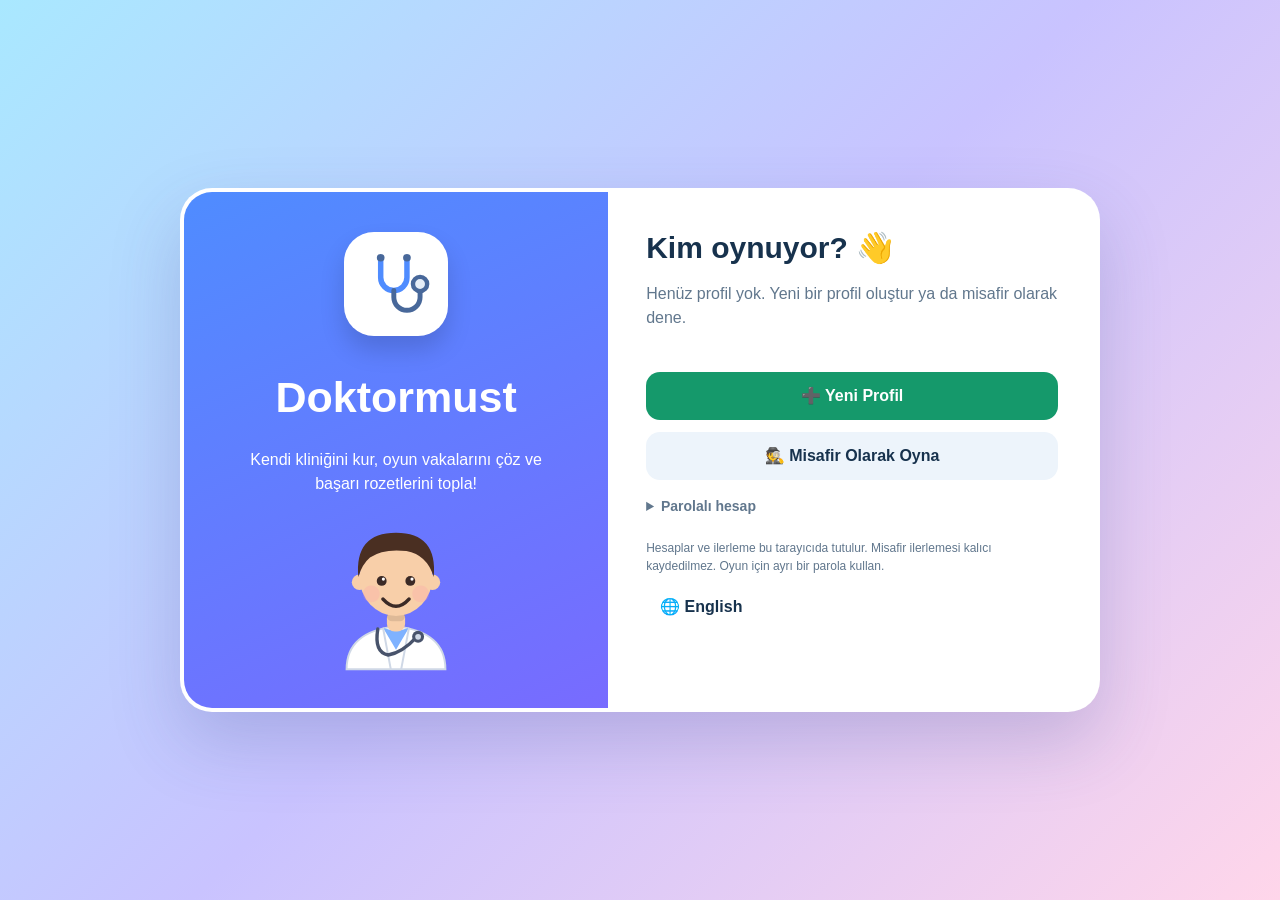
==== commit 78fd6cb9: "Yapimcinin adi oyundan, onizleme resminden ve sunum sayfasindan kaldirildi Co-Authored-By: Claude Op" ====
--- a/index.html
+++ b/index.html
@@ -148,7 +148,6 @@
                 Misafir ilerlemesi kalıcı kaydedilmez.
                 Oyun için ayrı bir parola kullan.
             </p>
-            <p class="auth-note">Bu oyunu yapan: Mustafa</p>
             <button class="toggle" id="authLang" type="button" lang="en"
                 onclick="chooseLanguage(currentLang === 'tr' ? 'en' : 'tr')">🌐 English</button>
         </div>
@@ -193,10 +192,19 @@
                 </p>
 
                 <p class="scene-actions">
+                    <button class="secondary-btn call-btn" id="callButton" onclick="answerCall()" hidden>🚑 Acil Çağrı!</button>
+                    <button class="secondary-btn" id="dayCaseButton" onclick="openDayCase()">🗓️ Günün Vakası</button>
                     <button class="secondary-btn" onclick="openClass()">🏫 Sınıf Yarışması</button>
+                    <button class="secondary-btn" onclick="openFriends()">🤝 Arkadaş Skorları</button>
+                    <button class="secondary-btn" id="depotButton" onclick="openDepot()">📦 Depo</button>
+                    <button class="secondary-btn" onclick="openAds()">📣 Reklam</button>
+                    <button class="secondary-btn" onclick="openPets()">🐾 Hayvanlarım</button>
+                    <button class="secondary-btn" onclick="openCities()">🗺️ Şehirler</button>
                 </p>
 
                 <div class="home-panel" id="homePanel" hidden>
+                <div class="card cup-card" id="cupCard"></div>
+
                 <div class="card hero-card">
                     <div>
                         <h3>Merhaba, <span id="doctorNameText">Doktor</span>! 👋</h3>
@@ -529,6 +537,41 @@
                         <button class="primary-btn" onclick="startGame('count')">Oyna</button>
                     </div>
                     <div class="card game-card">
+                        <div class="game-big">🧰</div>
+                        <h3>İlk Yardım Çantası</h3>
+                        <p>Çantaya girmesi gerekenleri seç.</p>
+                        <p class="small muted" id="rec-kit"></p>
+                        <button class="primary-btn" onclick="startGame('kit')">Oyna</button>
+                    </div>
+                    <div class="card game-card">
+                        <div class="game-big">🫀</div>
+                        <h3>Organ Bilmecesi</h3>
+                        <p>Organlar ne işe yarar? 5 soruda dene.</p>
+                        <p class="small muted" id="rec-organ"></p>
+                        <button class="primary-btn" onclick="startGame('organ')">Oyna</button>
+                    </div>
+                    <div class="card game-card">
+                        <div class="game-big">🦷</div>
+                        <h3>Diş Avı</h3>
+                        <p>Mikrop konan dişe hemen dokun!</p>
+                        <p class="small muted" id="rec-teethhunt"></p>
+                        <button class="primary-btn" onclick="startGame('teethhunt')">Oyna</button>
+                    </div>
+                    <div class="card game-card">
+                        <div class="game-big">💊</div>
+                        <h3>İlaç Eşleştir</h3>
+                        <p>Bulguyu doğru oyun kartıyla eşleştir.</p>
+                        <p class="small muted" id="rec-match"></p>
+                        <button class="primary-btn" onclick="startGame('match')">Oyna</button>
+                    </div>
+                    <div class="card game-card">
+                        <div class="game-big">🏪</div>
+                        <h3>Eczacılık</h3>
+                        <p>Reçeteyi oku, doğru ürünleri poşete koy.</p>
+                        <p class="small muted" id="rec-pharma"></p>
+                        <button class="primary-btn" onclick="startGame('pharma')">Oyna</button>
+                    </div>
+                    <div class="card game-card">
                         <div class="game-big">🎈</div>
                         <h3>Nefes Egzersizi</h3>
                         <p>Balonla nefes al, ver ve sakinleş.</p>
@@ -576,6 +619,13 @@
             <section id="screen-doctor" hidden>
                 <div class="section-title">
                     <div><h3>👨‍⚕️ Doktorum</h3><span class="muted">Karakterini özelleştir.</span></div>
+                </div>
+
+                <div class="card career-card">
+                    <h3>🎓 Kariyerim</h3>
+                    <ol class="class-board career-list" id="careerList"></ol>
+                    <p class="small muted" id="careerNext"></p>
+                    <div id="retireBox"></div>
                 </div>
 
                 <div class="grid">
@@ -678,6 +728,13 @@
                         <button class="toggle" id="vibrateToggle" onclick="toggleVibrate()">Açık</button>
                     </div>
                     <div class="setting-row">
+                        <b>👪 Ebeveyn kodu</b>
+                        <form class="row" id="familyCodeForm">
+                            <input class="input pet-input" id="familyCode" maxlength="14" autocomplete="off" autocapitalize="characters" spellcheck="false" placeholder="Ebeveyninin verdiği kod" aria-label="Ebeveyn kodu">
+                            <button class="toggle" type="submit">Uygula</button>
+                        </form>
+                    </div>
+                    <div class="setting-row">
                         <b>🎬 Canlandırmalar</b>
                         <button class="toggle" id="motionToggle" onclick="toggleMotion()">Açık</button>
                     </div>
@@ -711,7 +768,8 @@
                     </div>
                     <p class="small muted" id="installNote"></p>
                     <p class="small muted" id="saveInfo"></p>
-                    <p class="small muted">Bu oyunu yapan: Mustafa</p>
+                    <p><button class="toggle" type="button" id="bigUIButton" onclick="toggleBigUI()">🔘 Büyük düğmeler</button></p>
+                    <p><button class="toggle" type="button" onclick="openPrivacy()">🔒 Gizlilik politikası</button></p>
                 </div>
             </section>
 
@@ -768,6 +826,23 @@
                         <p class="small muted" id="weekComment"></p>
                     </div>
 
+                    <div class="card wide" id="familyCard">
+                        <h3>📱 Ebeveyn uygulaması</h3>
+                        <p class="small muted">Ebeveyn uygulaması ayrı bir sayfadır: kendi telefonunuzdan raporu görür, süre ayarı gönderirsiniz. Hiçbir bilgi sunucuya gönderilmez; rapor ve ayarlar sizin paylaştığınız bağlantı ve kodlarla taşınır.</p>
+                        <p id="familyOpen"><a class="secondary-btn family-open" href="ebeveyn/" target="_blank" rel="noopener">📱 Ebeveyn uygulamasını aç</a></p>
+                        <p class="small muted">Adresi: orhankader80-beep.github.io/doktormust/ebeveyn</p>
+                        <p class="small" id="familyStatus"></p>
+                        <form class="row" id="familyForm">
+                            <input class="input pet-input" id="familyInput" maxlength="9" autocomplete="off" autocapitalize="characters" spellcheck="false" placeholder="XXXX-XXXX" aria-label="Aile anahtarı">
+                            <button class="primary-btn" type="submit">🔗 Eşleştir</button>
+                        </form>
+                        <div class="row">
+                            <button class="primary-btn" id="familySend" onclick="sendFamilyReport()">📤 Raporu Gönder</button>
+                            <button class="toggle" id="familyRemove" onclick="unpairFamily()">Eşleşmeyi Kaldır</button>
+                        </div>
+                        <textarea class="family-link" id="familyLink" readonly hidden aria-label="Rapor bağlantısı"></textarea>
+                    </div>
+
                     <div class="card" id="pinCard">
                         <h3>🔒 Ebeveyn PIN'i</h3>
                         <p class="small muted" id="pinStatus"></p>
@@ -873,6 +948,7 @@
         <div class="cure-box" id="tmCure" hidden>
             <p class="cure-text" id="tmCureText"></p>
             <div class="cure-dots" id="tmCureDots" aria-live="polite"></div>
+            <div class="cure-token" id="tmCureToken" aria-hidden="true"></div>
             <button class="primary-btn full cure-btn" id="tmCureButton" onclick="cureTap()"></button>
         </div>
 
@@ -893,6 +969,7 @@
         <div class="row" id="tmReports">
             <button class="secondary-btn" id="testButton" onclick="reqTest()">🩸 Tahlil Raporu</button>
             <button class="secondary-btn" id="xrayButton" onclick="reqXray()">🩻 Görüntüleme Raporu</button>
+            <span class="small muted" id="reportsLeft"></span>
         </div>
 
         <div class="result-box" id="tmResult" aria-live="polite"></div>
@@ -916,6 +993,45 @@
     </div>
 </div>
 
+<div class="modal-overlay" id="v10Modal" hidden>
+    <div class="modal" role="dialog" aria-modal="true" aria-labelledby="v10Title" tabindex="-1">
+        <button class="modal-close" onclick="closeModal()" aria-label="Pencereyi kapat">✕</button>
+        <div class="modal-header">
+            <div class="modal-emoji" id="v10Emoji"></div>
+            <h3 id="v10Title"></h3>
+        </div>
+        <div id="v10Body"></div>
+    </div>
+</div>
+
+<div class="modal-overlay" id="privacyModal" hidden>
+    <div class="modal" role="dialog" aria-modal="true" aria-label="Gizlilik politikası" tabindex="-1">
+        <button class="modal-close" onclick="closeModal()" aria-label="Pencereyi kapat">✕</button>
+        <iframe class="privacy-frame" id="privacyFrame" title="Gizlilik politikası"></iframe>
+    </div>
+</div>
+
+<div class="modal-overlay" id="friendsModal" hidden>
+    <div class="modal" role="dialog" aria-modal="true" aria-labelledby="friendsTitle" tabindex="-1">
+        <button class="modal-close" onclick="closeModal()" aria-label="Pencereyi kapat">✕</button>
+        <div class="modal-header">
+            <div class="modal-emoji">🤝</div>
+            <h3 id="friendsTitle">Arkadaş Skorları</h3>
+        </div>
+        <p>Bu haftaki skor kodun:</p>
+        <div class="score-code" id="myScoreCode"></div>
+        <p class="small muted" id="myScoreLine"></p>
+        <p>Kodunu arkadaşına söyle. Onun kodunu da buraya yaz:</p>
+        <form class="friend-form" id="friendForm">
+            <input type="text" id="friendName" maxlength="14" autocomplete="off" placeholder="Arkadaşının adı" aria-label="Arkadaşının adı">
+            <input type="text" id="friendCode" maxlength="9" autocomplete="off" autocapitalize="characters" placeholder="XXXX-XXXX" aria-label="Arkadaşının skor kodu">
+            <button class="secondary-btn" type="submit">➕ Ekle</button>
+        </form>
+        <ol class="class-board" id="friendList"></ol>
+        <p class="notice">Kodlar ve adlar yalnızca bu cihazda durur; oyun hiçbir şeyi internete göndermez. Tablo her hafta sıfırlanır.</p>
+    </div>
+</div>
+
 <div class="modal-overlay" id="panelModal" hidden>
     <div class="modal wide-modal" role="dialog" aria-modal="true" aria-label="Görevler ve ödüller" tabindex="-1">
         <button class="modal-close" onclick="closeModal()" aria-label="Pencereyi kapat">✕</button>
@@ -941,6 +1057,7 @@
         <p class="notice" id="gNotice"></p>
         <button class="primary-btn full" id="gNext" onclick="classNext()" hidden></button>
         <button class="secondary-btn full" id="gPhoto" onclick="savePhoto()" hidden>📸 Hatıra Fotoğrafını Kaydet</button>
+        <button class="primary-btn full" id="gAdopt" type="button" hidden></button>
     </div>
 </div>
 
@@ -1025,6 +1142,7 @@
 <script src="js/scene.js"></script>
 <script src="js/shift.js"></script>
 <script src="js/custom.js"></script>
+<script src="js/aile.js"></script>
 <script src="js/profiles.js"></script>
 <script src="js/music.js"></script>
 <script src="js/patients.js"></script>
@@ -1036,6 +1154,9 @@
 <script src="js/social.js"></script>
 <script src="js/clinic.js"></script>
 <script src="js/extras.js"></script>
+<script src="js/v9.js"></script>
+<script src="js/v10.js"></script>
+<script src="js/v11.js"></script>
 <script src="js/main.js"></script>
 </body>
 </html>
--- a/css/style.css
+++ b/css/style.css
@@ -1550,3 +1550,111 @@
 .class-board li { display: grid; grid-template-columns: 34px 1fr auto; align-items: center; gap: 8px; padding: 10px 12px; border-radius: 12px; background: var(--soft); font-size: 17px; }
 .class-board li.turn { box-shadow: inset 0 0 0 2px var(--primary); }
 .class-winner { margin: 0 0 14px; padding: 12px; border-radius: 14px; background: #fff7d6; color: #5f4300; font-size: 19px; font-weight: 800; text-align: center; }
+
+/* Ebeveyn uygulamasıyla eşleşme */
+
+.family-link { width: 100%; min-height: 80px; margin-top: 10px; padding: 10px; border: 2px solid var(--border); border-radius: 12px; background: var(--soft); color: var(--text); font: 12px Consolas, "Courier New", monospace; resize: vertical; }
+.family-open { display: inline-block; text-decoration: none; }
+#familyCodeForm { flex-wrap: nowrap; }
+#familyCodeForm input { min-width: 0; width: 190px; }
+
+/* Kalabalik sinif yarismasinda ad listesi ve tablo kendi icinde kayar. */
+.class-chips { max-height: 190px; overflow-y: auto; }
+.class-board { max-height: 46vh; overflow-y: auto; padding-right: 4px; }
+
+/* ===== v9: sürüklenen tedavi simgesi, zor vaka, çıkan hasta, skor kodu ===== */
+.cure-token { position: relative; z-index: 5; display: grid; place-items: center; width: 64px; height: 64px; margin: 0 auto 12px; border-radius: 50%; background: #fff; box-shadow: 0 4px 12px rgba(0,0,0,.2); font-size: 34px; line-height: 1; cursor: grab; touch-action: none; user-select: none; -webkit-user-select: none; animation: token-bob 1s ease-in-out infinite alternate; }
+.cure-token.dragging { cursor: grabbing; animation: none; }
+@keyframes token-bob { to { transform: translateY(-7px); } }
+
+.scene-patient.tricky .sp-sign { background: #ede4ff; box-shadow: 0 0 0 3px #8b5cf6; }
+.scene-patient.walk-out { z-index: 30; pointer-events: none; animation: walk-out 3s linear both; }
+.scene-patient.walk-out .sp-sign { animation: hand-wave .35s ease-in-out infinite alternate; }
+@keyframes walk-out { 0%, 22% { transform: translate(-50%,-100%); opacity: 1; } 88% { opacity: 1; } 100% { transform: translate(420%,-100%); opacity: 0; } }
+.scene-patient.walk-out.to-left { animation-name: walk-out-left; }
+@keyframes walk-out-left { 0%, 22% { transform: translate(-50%,-100%); opacity: 1; } 88% { opacity: 1; } 100% { transform: translate(-520%,-100%); opacity: 0; } }
+/* Adım: önce yerinde el sallar (sp-sign), sonra her adımda hafifçe zıplayıp yana yatar. */
+.walk-out .walker { display: block; transform-origin: 50% 100%; animation: walk-step .3s ease-in-out .66s infinite alternate; }
+@keyframes walk-step { from { transform: translateY(0) rotate(-5deg); } to { transform: translateY(-7%) rotate(5deg); } }
+.walk-out.to-left .walker { scale: -1 1; }
+@keyframes hand-wave { from { transform: translateX(-50%) rotate(-20deg); } to { transform: translateX(-50%) rotate(20deg); } }
+
+.score-code { margin: 8px 0; padding: 12px; border-radius: 14px; background: var(--soft); font-size: 28px; font-weight: 800; letter-spacing: .12em; text-align: center; user-select: all; -webkit-user-select: all; }
+.friend-form { display: flex; flex-wrap: wrap; gap: 8px; margin: 8px 0 12px; }
+.friend-form input { flex: 1 1 130px; min-width: 0; }
+.friend-score { display: flex; align-items: center; gap: 8px; }
+.friend-score .toggle { padding: 2px 9px; }
+.team-row { justify-content: center; margin: 0 0 12px; }
+.game-options.kit-grid { display: grid; grid-template-columns: repeat(2, minmax(0, 1fr)); gap: 8px; }
+.kit-grid .choice { margin: 0; padding: 12px 8px; font-size: 15px; }
+
+body.still .cure-token { animation: none !important; }
+.privacy-frame { display: block; width: 100%; height: min(72vh, 640px); margin-top: 34px; border: 0; border-radius: 12px; background: #f7fbff; }
+
+/* ===== v10: ev, kariyer, çağrı, depo, eczane, reklam, hayvanlar ===== */
+.scene-actions { display: grid; grid-template-columns: repeat(3, minmax(0, 1fr)); gap: 8px; }
+.scene-actions .secondary-btn { margin: 0; padding: 10px 6px; font-size: 14px; line-height: 1.2; }
+.scene-actions .secondary-btn.warn { box-shadow: inset 0 0 0 2px #ff6b81; }
+.scene-patient.referral .sp-sign { background: #dbeafe; box-shadow: 0 0 0 3px #3b82f6; }
+
+.scene-night.at-home { background: rgba(20, 24, 58, .78); }
+.home-room { position: relative; margin: 0 auto 6px; width: 120px; height: 90px; }
+.home-bed { font-size: 76px; line-height: 1; }
+.home-zzz { position: absolute; right: 4px; top: -6px; font-size: 30px; animation: zzz 2s ease-in-out infinite; }
+@keyframes zzz { 0% { transform: translate(0, 8px) scale(.7); opacity: 0; } 40% { opacity: 1; } 100% { transform: translate(14px, -16px) scale(1.1); opacity: 0; } }
+
+.career-card { margin-bottom: 14px; }
+.career-list li.done { opacity: .75; }
+
+.stock-list { list-style: none; margin: 10px 0 14px; padding: 0; display: grid; gap: 6px; }
+.stock-list li { display: grid; grid-template-columns: 34px 1fr auto; align-items: center; gap: 8px; padding: 10px 12px; border-radius: 12px; background: var(--soft); font-size: 17px; }
+.stock-list li > span:first-child { font-size: 24px; }
+.stock-list li.low { box-shadow: inset 0 0 0 2px #ff6b81; }
+.stock-list b small { display: block; font-weight: 600; font-size: 13px; color: var(--muted); }
+.stock-list .buy { display: flex; gap: 6px; }
+
+.pet-list { display: grid; gap: 10px; margin: 10px 0; }
+.pet-card { display: grid; grid-template-columns: 84px 1fr; gap: 12px; align-items: center; padding: 10px; border-radius: 14px; background: var(--soft); }
+.pet-figure { width: 84px; }
+.pet-figure svg { display: block; width: 100%; height: auto; }
+.pet-joy { height: 10px; margin: 6px 0; border-radius: 999px; background: #e2e8f0; overflow: hidden; }
+.pet-joy span { display: block; height: 100%; border-radius: inherit; background: linear-gradient(90deg, #f472b6, #fb7185); }
+.pet-card .row { gap: 6px; }
+
+body.still .home-zzz { animation: none !important; }
+
+/* Dar ekranlar ve telefonda büyük yazı: muayene penceresinin başı iki sütundan ızgaraya geçer.
+   Resim ile ad/şikâyet yan yana, konuşma balonu altta tam genişlikte durur. */
+@media (max-width: 600px) {
+    .exam-top { display: grid; grid-template-columns: 92px minmax(0, 1fr); column-gap: 12px; row-gap: 6px; align-items: start; }
+    .exam-top .stage { grid-column: 1; grid-row: 1 / span 2; width: 92px; }
+    .exam-side { display: contents; }
+    .exam-side h3 { grid-column: 2; margin: 4px 40px 0 0; }
+    .exam-side .problem { grid-column: 2; justify-self: start; }
+    .exam-side .speech-row { grid-column: 1 / -1; margin: 6px 0 2px; }
+    .exam-side .speech-bubble { flex: 1; min-width: 0; }
+    .exam-side .game-status { grid-column: 1 / -1; }
+    .stock-list li { grid-template-columns: 30px minmax(0, 1fr) auto; padding: 10px; }
+}
+
+/* ===== v11: acil çağrı, mevsim, turnuva, yeni oyunlar, büyük düğmeler ===== */
+.scene-actions [hidden] { display: none !important; }
+.scene-actions .call-btn { background: #ff4d6d; color: #fff; box-shadow: 0 0 0 3px rgba(255,77,109,.3); animation: call-pulse 1s ease-in-out infinite alternate; }
+@keyframes call-pulse { to { box-shadow: 0 0 0 8px rgba(255,77,109,.08); } }
+.scene-weather { position: absolute; left: 57%; top: 5%; z-index: 3; font-size: 22px; pointer-events: none; }
+
+.cup-card { margin-bottom: 14px; background: linear-gradient(135deg, #fff7d6, #ffe9a8); color: #5f4300; }
+.cup-card h3 { margin-top: 0; }
+
+.tooth-cell { font-size: 30px; }
+.game-options.match-grid { display: grid; grid-template-columns: repeat(2, minmax(0, 1fr)); gap: 8px; }
+.match-grid .choice { margin: 0; padding: 10px 8px; font-size: 14px; }
+.match-grid .choice.picked { box-shadow: inset 0 0 0 3px var(--primary); }
+.match-grid .choice.matched { background: #dcfce7; color: #166534; }
+.pharma-bag { display: flex; flex-wrap: wrap; gap: 8px; justify-content: center; min-height: 48px; padding: 10px; border-radius: 14px; background: var(--soft); font-size: 20px; }
+
+body.big-ui button, body.big-ui .choice, body.big-ui .secondary-btn, body.big-ui .primary-btn { font-size: 1.1em; min-height: 50px; }
+body.big-ui .scene-spot small, body.big-ui .sp-name { font-size: 13px; }
+body.big-ui .exam-tool { min-height: 92px; }
+
+body.still .scene-actions .call-btn { animation: none !important; }
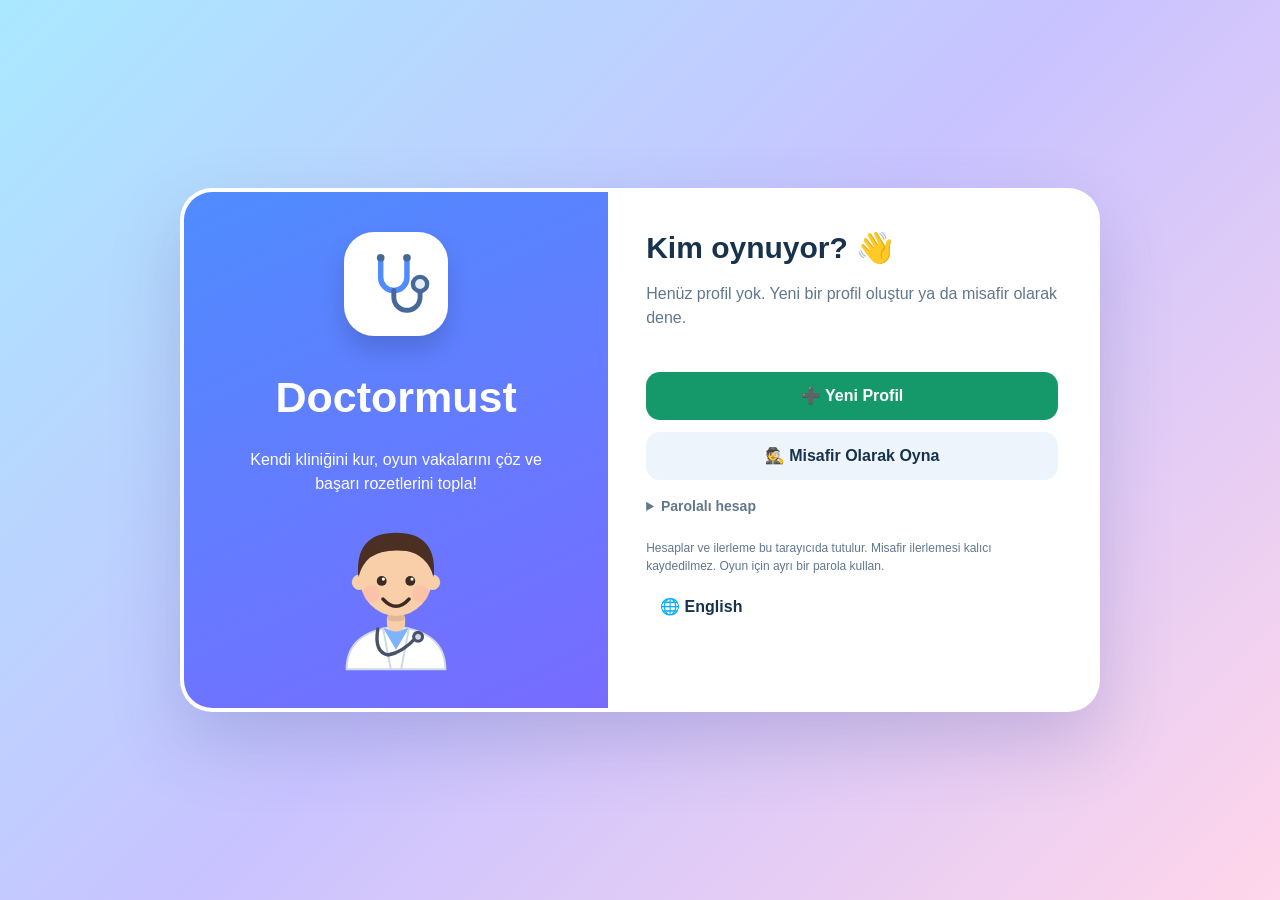
==== commit 3fe0ae80: "Oyunun gorunen adi Doctormust oldu (adres ve kayitlar ayni) Co-Authored-By: Claude Opus 5.5 <noreply" ====
--- a/index.html
+++ b/index.html
@@ -7,19 +7,19 @@
 <!-- Oyunun kendi koyu modu vardir; tarayicinin ya da eklentilerin sayfayi zorla karartmasi renkleri bozar. -->
 <meta name="color-scheme" content="only light">
 <meta name="darkreader-lock">
-<title>Doktormust — Çocuk Doktor Oyunu</title>
-<meta name="description" content="Doktormust, çocuklar için ücretsiz ve reklamsız bir doktor oyunu. Kendi kliniğini kur, hastalarını muayene et, mini oyunlar oyna ve çıkartma topla. Türkçe ve İngilizce.">
+<title>Doctormust — Çocuk Doktor Oyunu</title>
+<meta name="description" content="Doctormust, çocuklar için ücretsiz ve reklamsız bir doktor oyunu. Kendi kliniğini kur, hastalarını muayene et, mini oyunlar oyna ve çıkartma topla. Türkçe ve İngilizce.">
 <link rel="canonical" href="https://orhankader80-beep.github.io/doktormust/">
 <meta property="og:type" content="website">
-<meta property="og:site_name" content="Doktormust">
-<meta property="og:title" content="Doktormust — Çocuk Doktor Oyunu">
+<meta property="og:site_name" content="Doctormust">
+<meta property="og:title" content="Doctormust — Çocuk Doktor Oyunu">
 <meta property="og:description" content="Kendi kliniğini kur, hastalarını muayene et, çıkartma topla. Ücretsiz ve reklamsız.">
 <meta property="og:url" content="https://orhankader80-beep.github.io/doktormust/">
 <meta property="og:image" content="https://orhankader80-beep.github.io/doktormust/onizleme.png">
 <meta property="og:image:type" content="image/png">
 <meta property="og:image:width" content="1200">
 <meta property="og:image:height" content="630">
-<meta property="og:image:alt" content="Doktormust — Çocuk Doktor Oyunu">
+<meta property="og:image:alt" content="Doctormust — Çocuk Doktor Oyunu">
 <meta property="og:locale" content="tr_TR">
 <meta property="og:locale:alternate" content="en_US">
 <meta name="twitter:card" content="summary_large_image">
@@ -27,8 +27,8 @@
 {
     "@context": "https://schema.org",
     "@type": "VideoGame",
-    "name": "Doktormust",
-    "alternateName": "Doktormust — Çocuk Doktor Oyunu",
+    "name": "Doctormust",
+    "alternateName": "Doctormust — Çocuk Doktor Oyunu",
     "url": "https://orhankader80-beep.github.io/doktormust/",
     "image": "https://orhankader80-beep.github.io/doktormust/onizleme.png",
     "description": "Çocuklar için ücretsiz ve reklamsız doktor oyunu. Kendi kliniğini kur, hastalarını muayene et, mini oyunlar oyna ve çıkartma topla.",
@@ -54,7 +54,7 @@
     <div class="auth-card">
         <div class="auth-hero">
             <div class="hero-logo">🩺</div>
-            <h1>Doktormust</h1>
+            <h1>Doctormust</h1>
             <p>Kendi kliniğini kur, oyun vakalarını çöz ve başarı rozetlerini topla!</p>
             <div class="doctor-art" id="authDoctor"></div>
         </div>
@@ -157,7 +157,7 @@
 <div id="app" hidden>
     <div class="layout">
         <aside class="sidebar">
-            <div class="brand">🩺 <span>Doktormust</span>
+            <div class="brand">🩺 <span>Doctormust</span>
                 <button class="menu-close" type="button" onclick="toggleMenu(false)" aria-label="Menüyü kapat">✕</button>
             </div>
             <nav class="nav" id="nav" aria-label="Ana menü"></nav>
